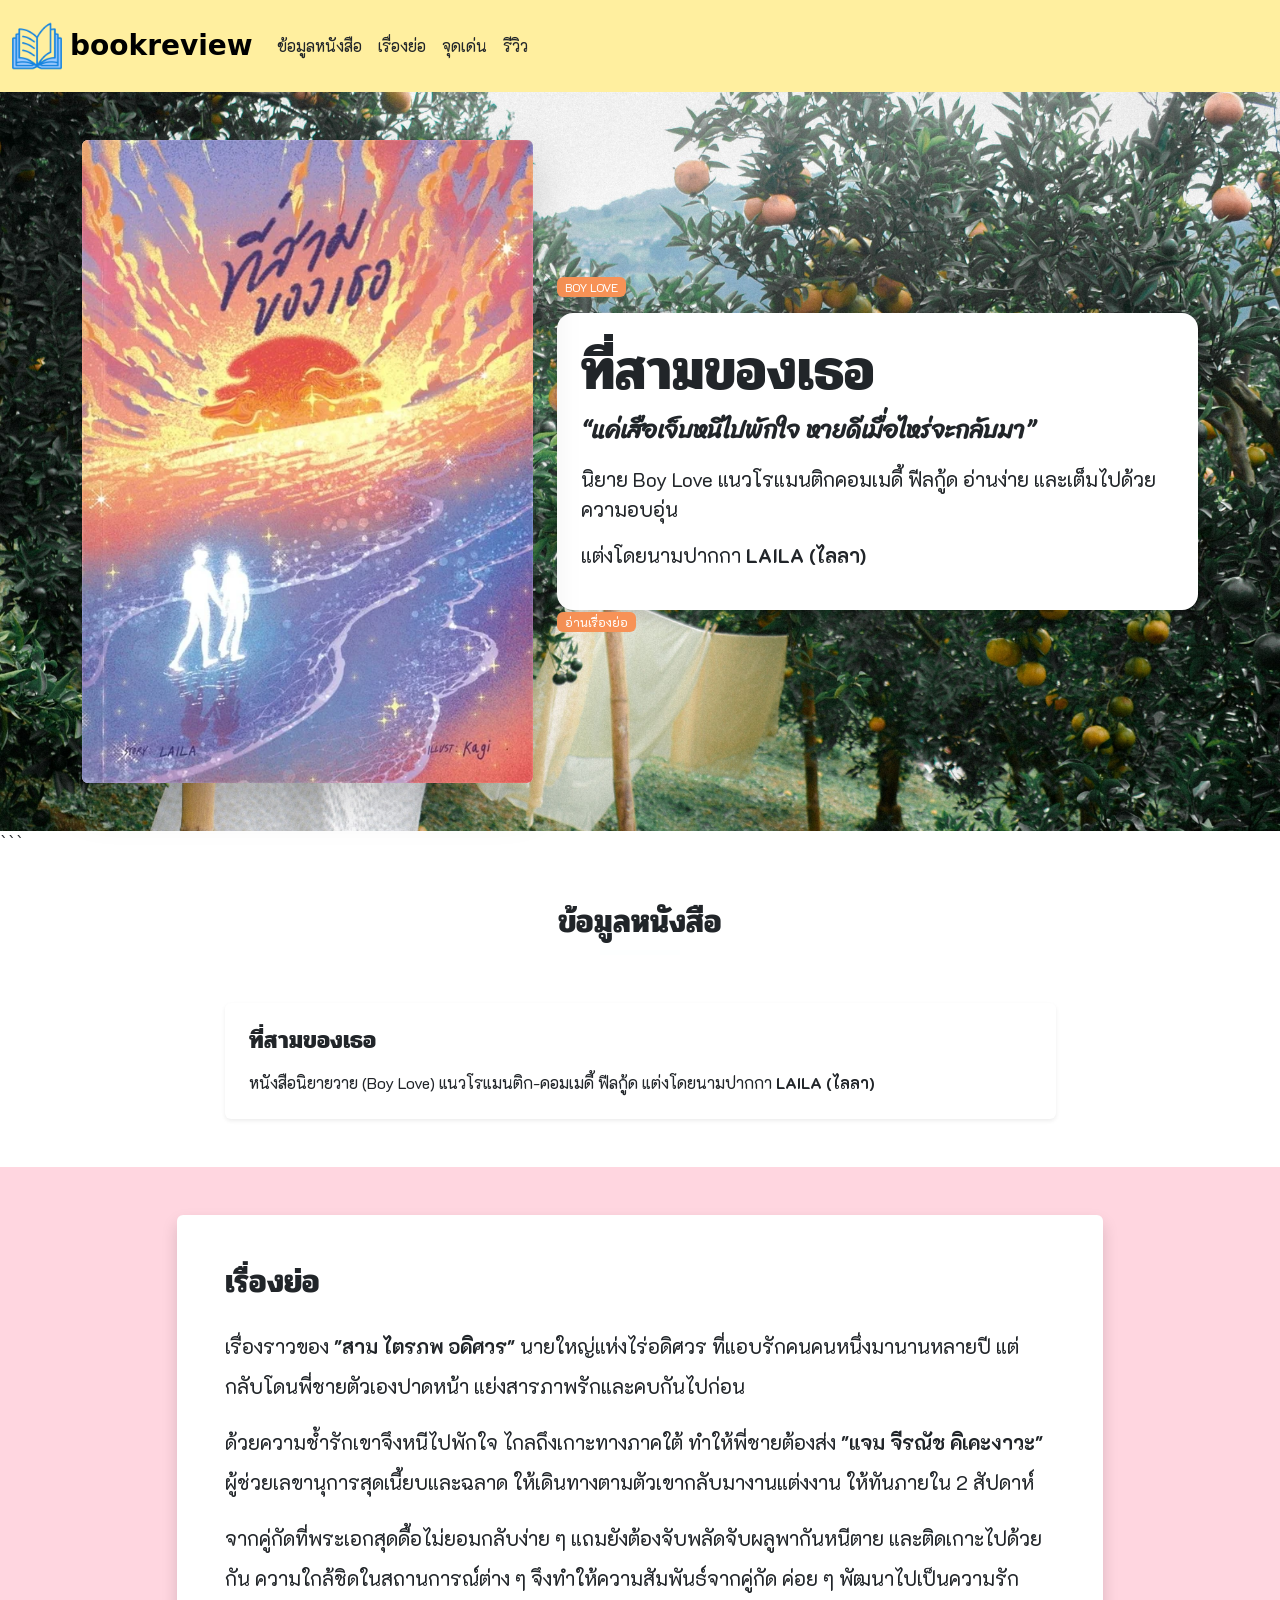
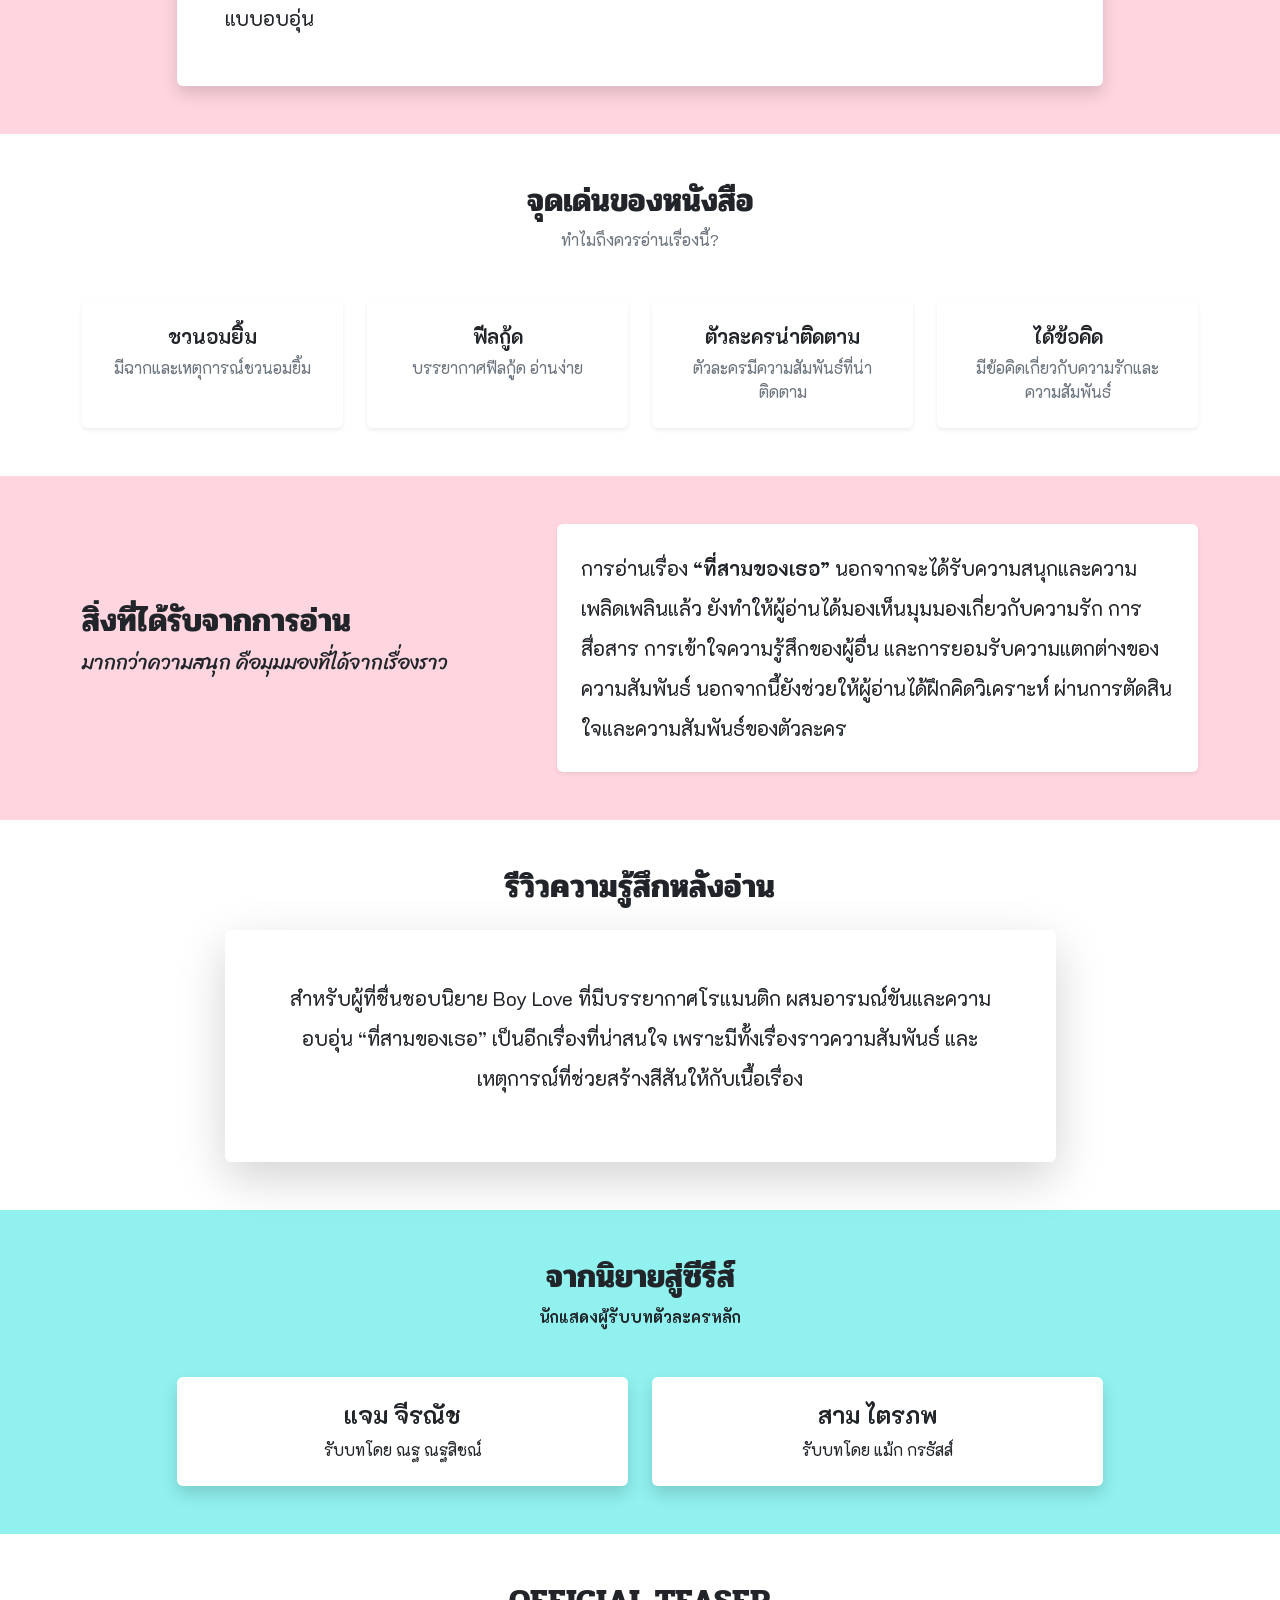
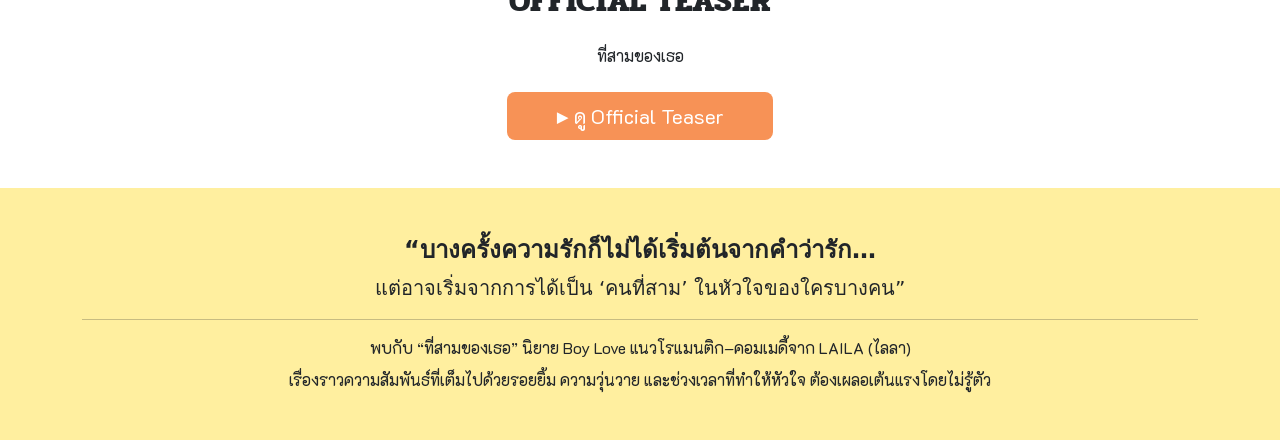
==== index.html @ a356c635 "version1" ====
<!DOCTYPE html>
<html lang="th">

<head>
    <meta charset="UTF-8">
    <meta name="viewport" content="width=device-width, initial-scale=1">

    <!-- Google Fonts -->
    <link rel="preconnect" href="https://fonts.googleapis.com">
    <link rel="preconnect" href="https://fonts.gstatic.com" crossorigin>
    <link href="https://fonts.googleapis.com/css2?family=K2D&family=Pridi&family=Sriracha&display=swap"
        rel="stylesheet">

    <title>ที่สามของเธอ | แนะนำหนังสือ</title>

    <!-- Bootstrap -->
    <link href="https://cdn.jsdelivr.net/npm/bootstrap@5.3.3/dist/css/bootstrap.min.css" rel="stylesheet">

    <head>
        <link rel="stylesheet" href="style.css">
    </head>

<body>

    <!-- ================= NAVBAR ================= -->
    <nav class="navbar navbar-expand-lg" style="background-color:#ffef9f;">

        <header>
            <div class="container">
                <nav class="navbar navbar-expand-lg">
                    <a class="navbar-brand d-flex align-items-center" href="#">
                        <img src="images/book icon.png" class="img-fluid me-2" width="50">
                        <span class="fw-bold fs-3">bookreview</span>
                    </a>

                    <button class="navbar-toggler" type="button" data-bs-toggle="collapse" data-bs-target="#navbarMenu">
                        <span class="navbar-toggler-icon"></span>
                    </button>

                    <div class="collapse navbar-collapse" id="navbarMenu">

                        <ul class="navbar-nav ms-auto">

                            <li class="nav-item">
                                <a class="nav-link text-dark k2d-regular" href="#about">
                                    ข้อมูลหนังสือ
                                </a>
                            </li>

                            <li class="nav-item">
                                <a class="nav-link text-dark k2d-regular" href="#story">
                                    เรื่องย่อ
                                </a>
                            </li>

                            <li class="nav-item ">
                                <a class="nav-link text-dark k2d-regular" href="#highlight">
                                    จุดเด่น
                                </a>
                            </li>

                            <li class="nav-item">
                                <a class="nav-link text-dark k2d-regular" href="#review">
                                    รีวิว
                                </a>
                            </li>

                        </ul>

                    </div>
            </div>
    </nav>


    <!-- ================= HERO ================= -->
    <section class="py-5" style="
        background-image: url('images/or.jpg');
        background-size: cover;
        background-position: center;
        background-repeat: no-repeat;
    ">

        <div class="container">

            <div class="row align-items-center g-4">

                <!-- รูปหนังสือ -->
                <div class="col-lg-5 text-center">

                    <div class="card border-0 shadow-lg">

                        <img src="images/book.webp" class="img-fluid rounded" alt="ปกหนังสือ ที่สามของเธอ"
                            data-aos="zoom-in-down">

                    </div>

                </div>


                <!-- ข้อมูลหลัก -->
                <div class="col-lg-7">

                    <span class="badge mb-3 k2d-regular" style="background-color:#f79256;">

                        BOY LOVE

                    </span>

                    <div class="bg-white rounded-4 shadow p-4">

                        <h1 class="display-4 fw-bold pridi-regular">

                            ที่สามของเธอ

                        </h1>


                        <p class="fs-4 fw-bold sriracha-regular">

                            “แค่เสือเจ็บหนีไปพักใจ หายดีเมื่อไหร่จะกลับมา”

                        </p>


                        <p class="lead k2d-regular">

                            นิยาย Boy Love แนวโรแมนติกคอมเมดี้
                            ฟีลกู้ด อ่านง่าย และเต็มไปด้วยความอบอุ่น

                        </p>


                        <p class="lead k2d-regular">

                            แต่งโดยนามปากกา
                            <strong>LAILA (ไลลา)</strong>

                        </p>

                    </div>
                    <bg>
                    <span class="badge mb-3 k2d-regular" style="background-color:#f79256;">

                        อ่านเรื่องย่อ

                    </span>
                    </bg>
                </div>

            </div>

        </div>

    </section>
    ```



    <!-- ================= ABOUT ================= -->
    <section id="about" class="py-5">

        <div class="container">

            <div class="text-center mb-5">

                <h2 class="fw-bold pridi-regular">
                    ข้อมูลหนังสือ
                </h2>

                <div class="mx-auto" style="width:80px;height:5px;background-color:#fdffff;">
                </div>

            </div>


            <div class="row justify-content-center">

                <div class="col-lg-9">

                    <div class="card border-0 shadow-sm">

                        <div class="card-body p-4">

                            <h4 class="fw-bold mb-3 pridi-regular">
                                ที่สามของเธอ
                            </h4>

                            <p class="mb-0 k2d-regular">
                                หนังสือนิยายวาย (Boy Love)
                                แนวโรแมนติก-คอมเมดี้ ฟีลกู้ด
                                แต่งโดยนามปากกา
                                <strong>LAILA (ไลลา)</strong>
                            </p>

                        </div>

                    </div>

                </div>

            </div>

        </div>

    </section>


    <!-- ================= STORY ================= -->
    <section id="story" class="py-5" style="background-color:#ffd6e0;">

        <div class="container">

            <div class="row justify-content-center">

                <div class="col-lg-10">

                    <div class="card border-0 shadow">

                        <div class="card-body p-4 p-lg-5">

                            <h2 class="fw-bold mb-4 pridi-regular">
                                เรื่องย่อ
                            </h2>

                            <p class="fs-5 lh-lg k2d-regular">

                                เรื่องราวของ
                                <strong>"สาม ไตรภพ อดิศวร"</strong>
                                นายใหญ่แห่งไร่อดิศวร
                                ที่แอบรักคนคนหนึ่งมานานหลายปี
                                แต่กลับโดนพี่ชายตัวเองปาดหน้า
                                แย่งสารภาพรักและคบกันไปก่อน

                            </p>

                            <p class="fs-5 lh-lg k2d-regular">

                                ด้วยความช้ำรักเขาจึงหนีไปพักใจ
                                ไกลถึงเกาะทางภาคใต้
                                ทำให้พี่ชายต้องส่ง
                                <strong>
                                    "แจม จีรณัช คิเคะงาวะ"
                                </strong>
                                ผู้ช่วยเลขานุการสุดเนี้ยบและฉลาด
                                ให้เดินทางตามตัวเขากลับมางานแต่งงาน
                                ให้ทันภายใน 2 สัปดาห์

                            </p>

                            <p class="fs-5 lh-lg mb-0 k2d-regular">

                                จากคู่กัดที่พระเอกสุดดื้อไม่ยอมกลับง่าย ๆ
                                แถมยังต้องจับพลัดจับผลูพากันหนีตาย
                                และติดเกาะไปด้วยกัน
                                ความใกล้ชิดในสถานการณ์ต่าง ๆ
                                จึงทำให้ความสัมพันธ์จากคู่กัด
                                ค่อย ๆ พัฒนาไปเป็นความรักแบบอบอุ่น

                            </p>

                        </div>

                    </div>

                </div>

            </div>

        </div>

    </section>


    <!-- ================= HIGHLIGHT ================= -->
    <section id="highlight" class="py-5">

        <div class="container">

            <div class="text-center mb-5">

                <h2 class="fw-bold pridi-regular">
                    จุดเด่นของหนังสือ
                </h2>

                <p class="text-secondary k2d-regular">
                    ทำไมถึงควรอ่านเรื่องนี้?
                </p>

            </div>


            <div class="row g-4">

                <!-- Card 1 -->
                <div class="col-md-6 col-lg-3">

                    <div class="card h-100 border-0 shadow-sm text-center">

                        <div class="card-body p-4">



                            <h5 class="fw-bold k2d-regular">
                                ชวนอมยิ้ม
                            </h5>

                            <p class="text-secondary mb-0 k2d-regular">
                                มีฉากและเหตุการณ์ชวนอมยิ้ม
                            </p>

                        </div>

                    </div>

                </div>


                <!-- Card 2 -->
                <div class="col-md-6 col-lg-3">

                    <div class="card h-100 border-0 shadow-sm text-center">

                        <div class="card-body p-4">



                            <h5 class="fw-bold k2d-regular">
                                ฟีลกู้ด
                            </h5>

                            <p class="text-secondary mb-0 k2d-regular">
                                บรรยากาศฟีลกู้ด อ่านง่าย
                            </p>

                        </div>

                    </div>

                </div>


                <!-- Card 3 -->
                <div class="col-md-6 col-lg-3">

                    <div class="card h-100 border-0 shadow-sm text-center">

                        <div class="card-body p-4">



                            <h5 class="fw-bold k2d-regular">
                                ตัวละครน่าติดตาม
                            </h5>

                            <p class="text-secondary mb-0 k2d-regular">
                                ตัวละครมีความสัมพันธ์ที่น่าติดตาม
                            </p>

                        </div>

                    </div>

                </div>


                <!-- Card 4 -->
                <div class="col-md-6 col-lg-3">

                    <div class="card h-100 border-0 shadow-sm text-center">

                        <div class="card-body p-4">



                            <h5 class="fw-bold k2d-regular">
                                ได้ข้อคิด
                            </h5>

                            <p class="text-secondary mb-0 k2d-regular">
                                มีข้อคิดเกี่ยวกับความรักและความสัมพันธ์
                            </p>

                        </div>

                    </div>

                </div>

            </div>

        </div>

    </section>


    <!-- ================= WHAT YOU GET ================= -->
    <section class="py-5" style="background-color:#ffd6e0;">

        <div class="container">

            <div class="row align-items-center g-4">

                <div class="col-lg-5">

                    <h2 class="fw-bold pridi-regular">
                        สิ่งที่ได้รับจากการอ่าน
                    </h2>

                    <p class="lead sriracha-regular">
                        มากกว่าความสนุก คือมุมมองที่ได้จากเรื่องราว
                    </p>

                </div>


                <div class="col-lg-7">

                    <div class="card border-0 shadow-sm">

                        <div class="card-body p-4">

                            <p class="fs-5 lh-lg mb-0 k2d-regular">

                                การอ่านเรื่อง
                                <strong>“ที่สามของเธอ”</strong>
                                นอกจากจะได้รับความสนุกและความเพลิดเพลินแล้ว
                                ยังทำให้ผู้อ่านได้มองเห็นมุมมองเกี่ยวกับความรัก
                                การสื่อสาร การเข้าใจความรู้สึกของผู้อื่น
                                และการยอมรับความแตกต่างของความสัมพันธ์
                                นอกจากนี้ยังช่วยให้ผู้อ่านได้ฝึกคิดวิเคราะห์
                                ผ่านการตัดสินใจและความสัมพันธ์ของตัวละคร

                            </p>

                        </div>

                    </div>

                </div>

            </div>

        </div>

    </section>


    <!-- ================= REVIEW ================= -->
    <section id="review" class="py-5">

        <div class="container">

            <div class="row justify-content-center">

                <div class="col-lg-9">

                    <div class="text-center mb-4">

                        <h2 class="fw-bold pridi-regular">
                            รีวิวความรู้สึกหลังอ่าน
                        </h2>

                    </div>


                    <div class="card border-0 shadow-lg">

                        <div class="card-body p-4 p-lg-5 text-center">


                            <p class="fs-5 lh-lg k2d-regular">

                                สำหรับผู้ที่ชื่นชอบนิยาย Boy Love
                                ที่มีบรรยากาศโรแมนติก
                                ผสมอารมณ์ขันและความอบอุ่น
                                “ที่สามของเธอ” เป็นอีกเรื่องที่น่าสนใจ
                                เพราะมีทั้งเรื่องราวความสัมพันธ์
                                และเหตุการณ์ที่ช่วยสร้างสีสันให้กับเนื้อเรื่อง

                            </p>

                        </div>

                    </div>

                </div>

            </div>

        </div>

    </section>


    <!-- ================= SERIES ================= -->
    <section class="py-5" style="background-color:#90f1ef;">

        <div class="container">

            <div class="text-center text-dark mb-5">

                <h2 class="fw-bold pridi-regular">
                    จากนิยายสู่ซีรีส์
                </h2>

                <p class="fw-bold k2d-regular">
                    นักแสดงผู้รับบทตัวละครหลัก
                </p>

            </div>


            <div class="row g-4 justify-content-center">

                <div class="col-md-5">

                    <div class="card border-0 shadow h-100">

                        <div class="card-body text-center p-4">



                            <h4 class="fw-bold k2d-regular">
                                แจม จีรณัช
                            </h4>

                            <p class="mb-0 k2d-regular">
                                รับบทโดย ณฐ ณฐสิชณ์
                            </p>

                        </div>

                    </div>

                </div>


                <div class="col-md-5">

                    <div class="card border-0 shadow h-100">

                        <div class="card-body text-center p-4">



                            <h4 class="fw-bold k2d-regular">
                                สาม ไตรภพ
                            </h4>

                            <p class="mb-0 k2d-regular">
                                รับบทโดย แม้ก กรธัสส์
                            </p>

                        </div>

                    </div>

                </div>

            </div>

        </div>

    </section>


    <!-- ================= TEASER ================= -->
    <section class="py-5">

        <div class="container text-center">

            <h2 class="fw-bold mb-4 pridi-regular">
                OFFICIAL TEASER
            </h2>

            <p class="mb-4 k2d-regular">
                ที่สามของเธอ
            </p>

            <a href="https://youtu.be/GO4a4PWVSfg" target="_blank" class="btn btn-lg text-white px-5 k2d-regular"
                style="background-color:#f79256;">

                ▶ ดู Official Teaser

            </a>

        </div>

    </section>


    <!-- ================= FOOTER ================= -->
    <footer class="py-5" style="background-color:#ffef9f;">

        <div class="container text-center">

            <h4 class="fw-bold">
                “บางครั้งความรักก็ไม่ได้เริ่มต้นจากคำว่ารัก…
            </h4>

            <p class="fs-5">
                แต่อาจเริ่มจากการได้เป็น ‘คนที่สาม’
                ในหัวใจของใครบางคน”
            </p>

            <hr>

            <p class="mb-2 k2d-regular">
                พบกับ “ที่สามของเธอ” นิยาย Boy Love
                แนวโรแมนติก–คอมเมดี้จาก LAILA (ไลลา)
            </p>

            <p class="mb-0 k2d-regular">
                เรื่องราวความสัมพันธ์ที่เต็มไปด้วยรอยยิ้ม
                ความวุ่นวาย และช่วงเวลาที่ทำให้หัวใจ
                ต้องเผลอเต้นแรงโดยไม่รู้ตัว
            </p>

        </div>

    </footer>

    <!-- Bootstrap JavaScript -->
    <script src="https://cdn.jsdelivr.net/npm/bootstrap@5.3.3/dist/js/bootstrap.bundle.min.js"></script>
    <script src="https://unpkg.com/aos@2.3.1/dist/aos.js"></script>
    <script>
        AOS.init();
    </script>

</body>

</html>
---- style.css ----
.pridi-regular {
  font-family: "Pridi", serif;
  font-weight: 400;
  font-style: normal;
}

.sriracha-regular {
  font-family: "Sriracha", cursive;
  font-weight: 400;
  font-style: normal;
}

.k2d-regular {
  font-family: "K2D", sans-serif;
  font-weight: 400;
  font-style: normal;
}
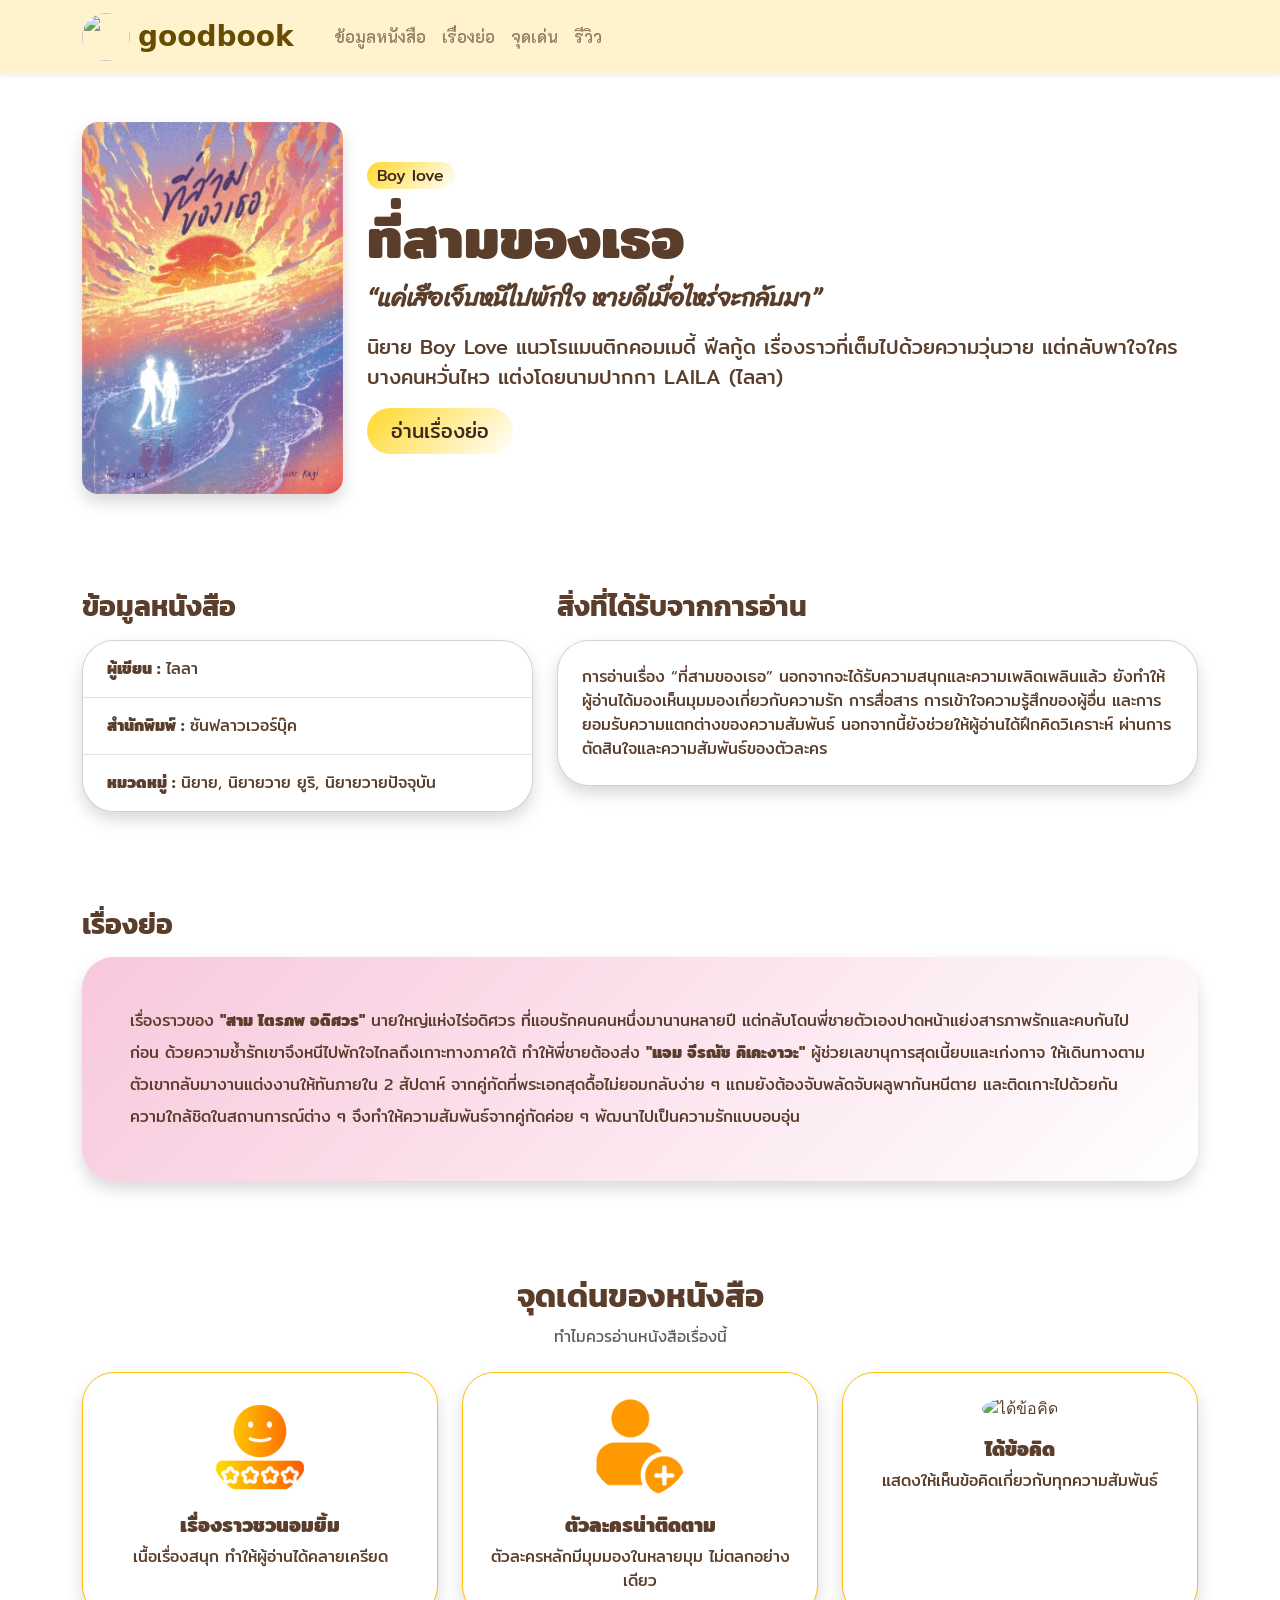
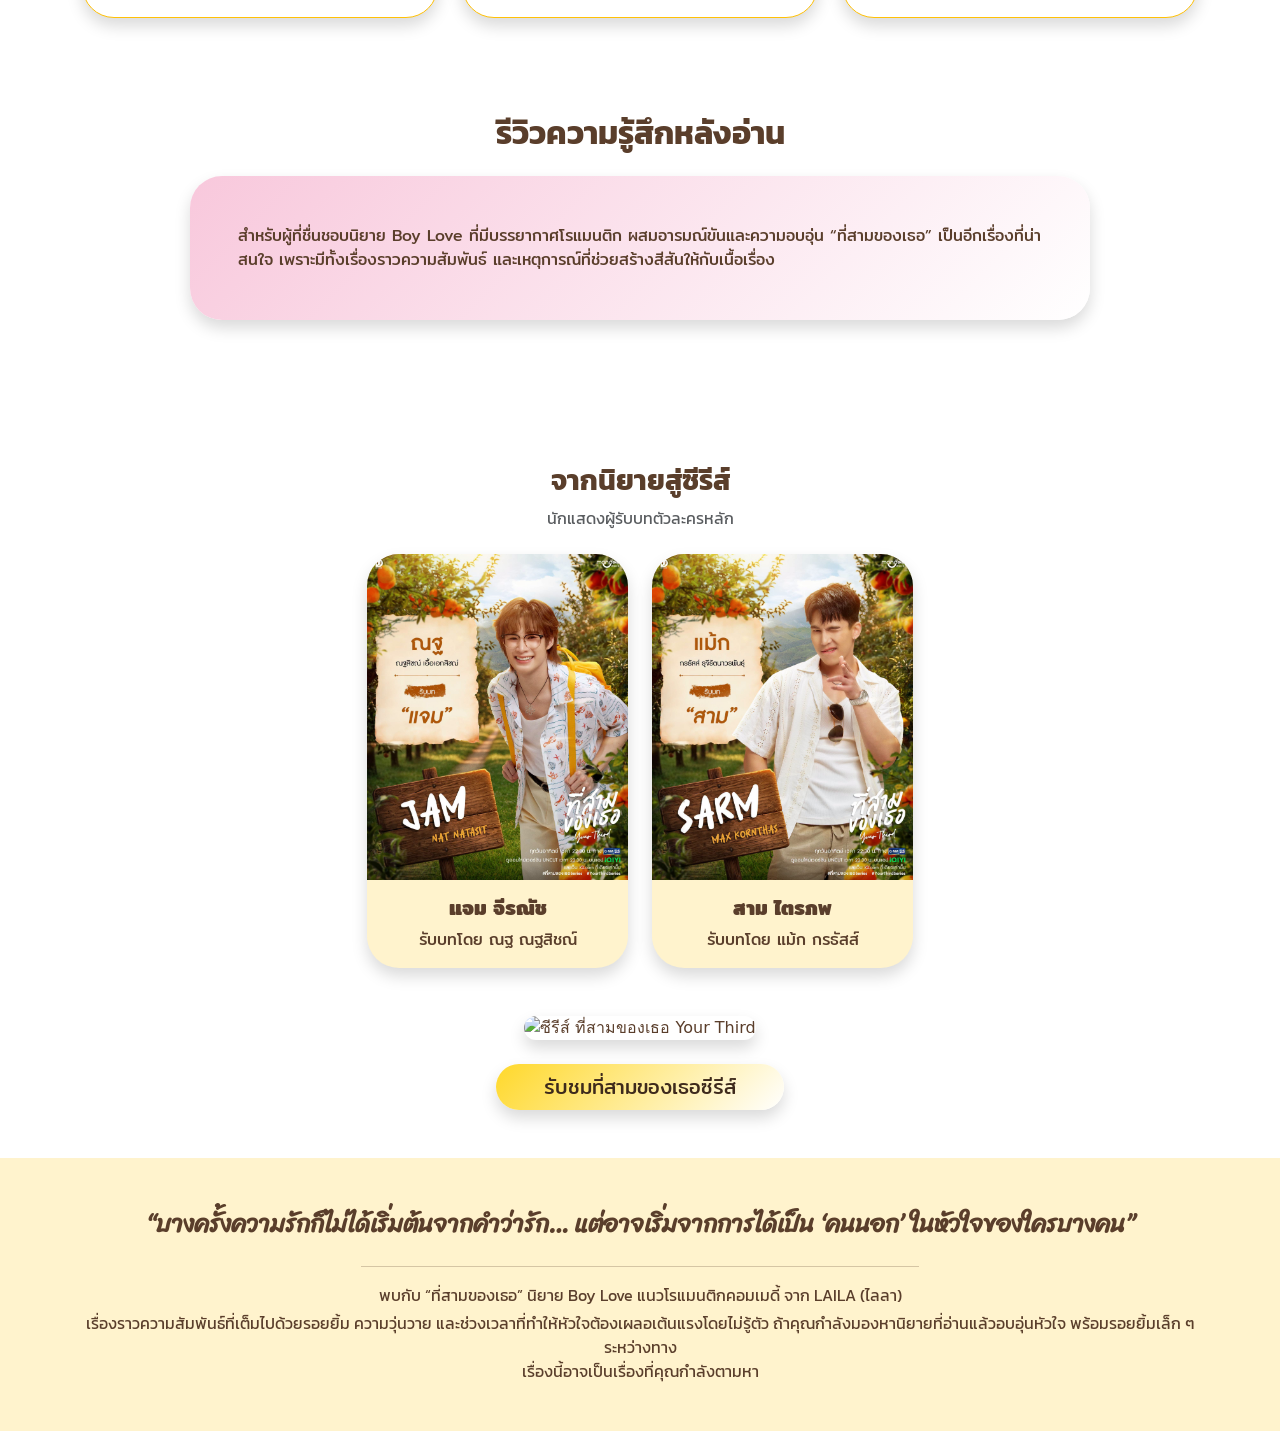
==== commit be2a74e5: "goodbook2" ====
--- a/index.html
+++ b/index.html
@@ -2,631 +2,354 @@
 <html lang="th">
 
 <head>
-    <meta charset="UTF-8">
-    <meta name="viewport" content="width=device-width, initial-scale=1">
-
-    <!-- Google Fonts -->
-    <link rel="preconnect" href="https://fonts.googleapis.com">
-    <link rel="preconnect" href="https://fonts.gstatic.com" crossorigin>
-    <link href="https://fonts.googleapis.com/css2?family=K2D&family=Pridi&family=Sriracha&display=swap"
-        rel="stylesheet">
-
-    <title>ที่สามของเธอ | แนะนำหนังสือ</title>
-
-    <!-- Bootstrap -->
-    <link href="https://cdn.jsdelivr.net/npm/bootstrap@5.3.3/dist/css/bootstrap.min.css" rel="stylesheet">
-
-    <head>
-        <link rel="stylesheet" href="style.css">
-    </head>
-
-<body>
-
-    <!-- ================= NAVBAR ================= -->
-    <nav class="navbar navbar-expand-lg" style="background-color:#ffef9f;">
-
-        <header>
-            <div class="container">
-                <nav class="navbar navbar-expand-lg">
-                    <a class="navbar-brand d-flex align-items-center" href="#">
-                        <img src="images/book icon.png" class="img-fluid me-2" width="50">
-                        <span class="fw-bold fs-3">bookreview</span>
-                    </a>
-
-                    <button class="navbar-toggler" type="button" data-bs-toggle="collapse" data-bs-target="#navbarMenu">
-                        <span class="navbar-toggler-icon"></span>
-                    </button>
-
-                    <div class="collapse navbar-collapse" id="navbarMenu">
-
-                        <ul class="navbar-nav ms-auto">
-
-                            <li class="nav-item">
-                                <a class="nav-link text-dark k2d-regular" href="#about">
-                                    ข้อมูลหนังสือ
-                                </a>
-                            </li>
-
-                            <li class="nav-item">
-                                <a class="nav-link text-dark k2d-regular" href="#story">
-                                    เรื่องย่อ
-                                </a>
-                            </li>
-
-                            <li class="nav-item ">
-                                <a class="nav-link text-dark k2d-regular" href="#highlight">
-                                    จุดเด่น
-                                </a>
-                            </li>
-
-                            <li class="nav-item">
-                                <a class="nav-link text-dark k2d-regular" href="#review">
-                                    รีวิว
-                                </a>
-                            </li>
-
-                        </ul>
-
-                    </div>
-            </div>
-    </nav>
-
-
-    <!-- ================= HERO ================= -->
-    <section class="py-5" style="
-        background-image: url('images/or.jpg');
+  <meta charset="UTF-8">
+  <meta name="viewport" content="width=device-width, initial-scale=1">
+  <title>goodbook | ที่สามของเธอ</title>
+  <link href="https://cdn.jsdelivr.net/npm/bootstrap@5.3.3/dist/css/bootstrap.min.css" rel="stylesheet">
+  <link rel="preconnect" href="https://fonts.googleapis.com">
+  <link rel="preconnect" href="https://fonts.gstatic.com" crossorigin>
+  <link href="https://fonts.googleapis.com/css2?family=K2D&family=Kanit&family=Mitr&family=Sriracha&display=swap"
+    rel="stylesheet">
+  <link href="https://unpkg.com/aos@2.3.1/dist/aos.css" rel="stylesheet">
+  <link rel="stylesheet" href="style.css">
+</head>
+
+<body class="bg-body">
+
+  <body class="bg-body"
+    style="--bs-body-color: #5a3e2b; --bs-body-color-rgb: 90, 62, 43; --bs-emphasis-color: #5a3e2b; --bs-emphasis-color-rgb: 90, 62, 43; --bs-link-color: #5a3e2b; --bs-link-hover-color: #3e2a1c;">
+  </body>
+
+  <!-- Navbar -->
+  <nav class="navbar navbar-expand-md sticky-top bg-warning-subtle shadow-sm">
+    <div class="container">
+      <a class="navbar-brand d-flex align-items-center fw-bold fs-3 text-warning-emphasis" href="#top">
+        <img src="images/shore.png" width="48" height="48" class="rounded-circle me-2">
+        goodbook
+      </a>
+      <button class="navbar-toggler" type="button" data-bs-toggle="collapse" data-bs-target="#nav" aria-controls="nav"
+        aria-expanded="false" aria-label="เปิดเมนู">
+        <span class="navbar-toggler-icon"></span>
+      </button>
+      <div class="collapse navbar-collapse" id="nav">
+        <ul class="navbar-nav ms-md-3 fw-semibold k2d-regular">
+          <li class="nav-item"><a class="nav-link" href="#info">ข้อมูลหนังสือ</a></li>
+          <li class="nav-item"><a class="nav-link" href="#synopsis">เรื่องย่อ</a></li>
+          <li class="nav-item"><a class="nav-link" href="#highlights">จุดเด่น</a></li>
+          <li class="nav-item"><a class="nav-link" href="#review">รีวิว</a></li>
+        </ul>
+      </div>
+    </div>
+  </nav>
+
+  <!-- Hero -->
+
+  <header id="top" class="py-5" style="
+        background-image: url('images/bg1.jpg');
         background-size: cover;
         background-position: center;
         background-repeat: no-repeat;
     ">
 
-        <div class="container">
-
-            <div class="row align-items-center g-4">
-
-                <!-- รูปหนังสือ -->
-                <div class="col-lg-5 text-center">
-
-                    <div class="card border-0 shadow-lg">
-
-                        <img src="images/book.webp" class="img-fluid rounded" alt="ปกหนังสือ ที่สามของเธอ"
-                            data-aos="zoom-in-down">
-
-                    </div>
-
-                </div>
-
-
-                <!-- ข้อมูลหลัก -->
-                <div class="col-lg-7">
-
-                    <span class="badge mb-3 k2d-regular" style="background-color:#f79256;">
-
-                        BOY LOVE
-
-                    </span>
-
-                    <div class="bg-white rounded-4 shadow p-4">
-
-                        <h1 class="display-4 fw-bold pridi-regular">
-
-                            ที่สามของเธอ
-
-                        </h1>
-
-
-                        <p class="fs-4 fw-bold sriracha-regular">
-
-                            “แค่เสือเจ็บหนีไปพักใจ หายดีเมื่อไหร่จะกลับมา”
-
-                        </p>
-
-
-                        <p class="lead k2d-regular">
-
-                            นิยาย Boy Love แนวโรแมนติกคอมเมดี้
-                            ฟีลกู้ด อ่านง่าย และเต็มไปด้วยความอบอุ่น
-
-                        </p>
-
-
-                        <p class="lead k2d-regular">
-
-                            แต่งโดยนามปากกา
-                            <strong>LAILA (ไลลา)</strong>
-
-                        </p>
-
-                    </div>
-                    <bg>
-                    <span class="badge mb-3 k2d-regular" style="background-color:#f79256;">
-
-                        อ่านเรื่องย่อ
-
-                    </span>
-                    </bg>
-                </div>
-
-            </div>
-
-        </div>
-
-    </section>
-    ```
-
-
-
-    <!-- ================= ABOUT ================= -->
-    <section id="about" class="py-5">
-
-        <div class="container">
-
-            <div class="text-center mb-5">
-
-                <h2 class="fw-bold pridi-regular">
-                    ข้อมูลหนังสือ
-                </h2>
-
-                <div class="mx-auto" style="width:80px;height:5px;background-color:#fdffff;">
-                </div>
-
-            </div>
-
-
-            <div class="row justify-content-center">
-
-                <div class="col-lg-9">
-
-                    <div class="card border-0 shadow-sm">
-
-                        <div class="card-body p-4">
-
-                            <h4 class="fw-bold mb-3 pridi-regular">
-                                ที่สามของเธอ
-                            </h4>
-
-                            <p class="mb-0 k2d-regular">
-                                หนังสือนิยายวาย (Boy Love)
-                                แนวโรแมนติก-คอมเมดี้ ฟีลกู้ด
-                                แต่งโดยนามปากกา
-                                <strong>LAILA (ไลลา)</strong>
-                            </p>
-
-                        </div>
-
-                    </div>
-
-                </div>
-
-            </div>
-
-        </div>
-
-    </section>
-
-
-    <!-- ================= STORY ================= -->
-    <section id="story" class="py-5" style="background-color:#ffd6e0;">
-
-        <div class="container">
-
-            <div class="row justify-content-center">
-
-                <div class="col-lg-10">
-
-                    <div class="card border-0 shadow">
-
-                        <div class="card-body p-4 p-lg-5">
-
-                            <h2 class="fw-bold mb-4 pridi-regular">
-                                เรื่องย่อ
-                            </h2>
-
-                            <p class="fs-5 lh-lg k2d-regular">
-
-                                เรื่องราวของ
-                                <strong>"สาม ไตรภพ อดิศวร"</strong>
-                                นายใหญ่แห่งไร่อดิศวร
-                                ที่แอบรักคนคนหนึ่งมานานหลายปี
-                                แต่กลับโดนพี่ชายตัวเองปาดหน้า
-                                แย่งสารภาพรักและคบกันไปก่อน
-
-                            </p>
-
-                            <p class="fs-5 lh-lg k2d-regular">
-
-                                ด้วยความช้ำรักเขาจึงหนีไปพักใจ
-                                ไกลถึงเกาะทางภาคใต้
-                                ทำให้พี่ชายต้องส่ง
-                                <strong>
-                                    "แจม จีรณัช คิเคะงาวะ"
-                                </strong>
-                                ผู้ช่วยเลขานุการสุดเนี้ยบและฉลาด
-                                ให้เดินทางตามตัวเขากลับมางานแต่งงาน
-                                ให้ทันภายใน 2 สัปดาห์
-
-                            </p>
-
-                            <p class="fs-5 lh-lg mb-0 k2d-regular">
-
-                                จากคู่กัดที่พระเอกสุดดื้อไม่ยอมกลับง่าย ๆ
-                                แถมยังต้องจับพลัดจับผลูพากันหนีตาย
-                                และติดเกาะไปด้วยกัน
-                                ความใกล้ชิดในสถานการณ์ต่าง ๆ
-                                จึงทำให้ความสัมพันธ์จากคู่กัด
-                                ค่อย ๆ พัฒนาไปเป็นความรักแบบอบอุ่น
-
-                            </p>
-
-                        </div>
-
-                    </div>
-
-                </div>
-
-            </div>
-
-        </div>
-
-    </section>
-
-
-    <!-- ================= HIGHLIGHT ================= -->
-    <section id="highlight" class="py-5">
-
-        <div class="container">
-
-            <div class="text-center mb-5">
-
-                <h2 class="fw-bold pridi-regular">
-                    จุดเด่นของหนังสือ
-                </h2>
-
-                <p class="text-secondary k2d-regular">
-                    ทำไมถึงควรอ่านเรื่องนี้?
-                </p>
-
-            </div>
-
-
-            <div class="row g-4">
-
-                <!-- Card 1 -->
-                <div class="col-md-6 col-lg-3">
-
-                    <div class="card h-100 border-0 shadow-sm text-center">
-
-                        <div class="card-body p-4">
-
-
-
-                            <h5 class="fw-bold k2d-regular">
-                                ชวนอมยิ้ม
-                            </h5>
-
-                            <p class="text-secondary mb-0 k2d-regular">
-                                มีฉากและเหตุการณ์ชวนอมยิ้ม
-                            </p>
-
-                        </div>
-
-                    </div>
-
-                </div>
-
-
-                <!-- Card 2 -->
-                <div class="col-md-6 col-lg-3">
-
-                    <div class="card h-100 border-0 shadow-sm text-center">
-
-                        <div class="card-body p-4">
-
-
-
-                            <h5 class="fw-bold k2d-regular">
-                                ฟีลกู้ด
-                            </h5>
-
-                            <p class="text-secondary mb-0 k2d-regular">
-                                บรรยากาศฟีลกู้ด อ่านง่าย
-                            </p>
-
-                        </div>
-
-                    </div>
-
-                </div>
-
-
-                <!-- Card 3 -->
-                <div class="col-md-6 col-lg-3">
-
-                    <div class="card h-100 border-0 shadow-sm text-center">
-
-                        <div class="card-body p-4">
-
-
-
-                            <h5 class="fw-bold k2d-regular">
-                                ตัวละครน่าติดตาม
-                            </h5>
-
-                            <p class="text-secondary mb-0 k2d-regular">
-                                ตัวละครมีความสัมพันธ์ที่น่าติดตาม
-                            </p>
-
-                        </div>
-
-                    </div>
-
-                </div>
-
-
-                <!-- Card 4 -->
-                <div class="col-md-6 col-lg-3">
-
-                    <div class="card h-100 border-0 shadow-sm text-center">
-
-                        <div class="card-body p-4">
-
-
-
-                            <h5 class="fw-bold k2d-regular">
-                                ได้ข้อคิด
-                            </h5>
-
-                            <p class="text-secondary mb-0 k2d-regular">
-                                มีข้อคิดเกี่ยวกับความรักและความสัมพันธ์
-                            </p>
-
-                        </div>
-
-                    </div>
-
-                </div>
-
-            </div>
-
-        </div>
-
-    </section>
-
-
-    <!-- ================= WHAT YOU GET ================= -->
-    <section class="py-5" style="background-color:#ffd6e0;">
-
-        <div class="container">
-
-            <div class="row align-items-center g-4">
-
-                <div class="col-lg-5">
-
-                    <h2 class="fw-bold pridi-regular">
-                        สิ่งที่ได้รับจากการอ่าน
-                    </h2>
-
-                    <p class="lead sriracha-regular">
-                        มากกว่าความสนุก คือมุมมองที่ได้จากเรื่องราว
-                    </p>
-
-                </div>
-
-
-                <div class="col-lg-7">
-
-                    <div class="card border-0 shadow-sm">
-
-                        <div class="card-body p-4">
-
-                            <p class="fs-5 lh-lg mb-0 k2d-regular">
-
-                                การอ่านเรื่อง
-                                <strong>“ที่สามของเธอ”</strong>
-                                นอกจากจะได้รับความสนุกและความเพลิดเพลินแล้ว
-                                ยังทำให้ผู้อ่านได้มองเห็นมุมมองเกี่ยวกับความรัก
-                                การสื่อสาร การเข้าใจความรู้สึกของผู้อื่น
-                                และการยอมรับความแตกต่างของความสัมพันธ์
-                                นอกจากนี้ยังช่วยให้ผู้อ่านได้ฝึกคิดวิเคราะห์
-                                ผ่านการตัดสินใจและความสัมพันธ์ของตัวละคร
-
-                            </p>
-
-                        </div>
-
-                    </div>
-
-                </div>
-
-            </div>
-
-        </div>
-
-    </section>
-
-
-    <!-- ================= REVIEW ================= -->
-    <section id="review" class="py-5">
-
-        <div class="container">
-
-            <div class="row justify-content-center">
-
-                <div class="col-lg-9">
-
-                    <div class="text-center mb-4">
-
-                        <h2 class="fw-bold pridi-regular">
-                            รีวิวความรู้สึกหลังอ่าน
-                        </h2>
-
-                    </div>
-
-
-                    <div class="card border-0 shadow-lg">
-
-                        <div class="card-body p-4 p-lg-5 text-center">
-
-
-                            <p class="fs-5 lh-lg k2d-regular">
-
-                                สำหรับผู้ที่ชื่นชอบนิยาย Boy Love
-                                ที่มีบรรยากาศโรแมนติก
-                                ผสมอารมณ์ขันและความอบอุ่น
-                                “ที่สามของเธอ” เป็นอีกเรื่องที่น่าสนใจ
-                                เพราะมีทั้งเรื่องราวความสัมพันธ์
-                                และเหตุการณ์ที่ช่วยสร้างสีสันให้กับเนื้อเรื่อง
-
-                            </p>
-
-                        </div>
-
-                    </div>
-
-                </div>
-
-            </div>
-
-        </div>
-
-    </section>
-
-
-    <!-- ================= SERIES ================= -->
-    <section class="py-5" style="background-color:#90f1ef;">
-
-        <div class="container">
-
-            <div class="text-center text-dark mb-5">
-
-                <h2 class="fw-bold pridi-regular">
-                    จากนิยายสู่ซีรีส์
-                </h2>
-
-                <p class="fw-bold k2d-regular">
-                    นักแสดงผู้รับบทตัวละครหลัก
-                </p>
-
-            </div>
-
-
-            <div class="row g-4 justify-content-center">
-
-                <div class="col-md-5">
-
-                    <div class="card border-0 shadow h-100">
-
-                        <div class="card-body text-center p-4">
-
-
-
-                            <h4 class="fw-bold k2d-regular">
-                                แจม จีรณัช
-                            </h4>
-
-                            <p class="mb-0 k2d-regular">
-                                รับบทโดย ณฐ ณฐสิชณ์
-                            </p>
-
-                        </div>
-
-                    </div>
-
-                </div>
-
-
-                <div class="col-md-5">
-
-                    <div class="card border-0 shadow h-100">
-
-                        <div class="card-body text-center p-4">
-
-
-
-                            <h4 class="fw-bold k2d-regular">
-                                สาม ไตรภพ
-                            </h4>
-
-                            <p class="mb-0 k2d-regular">
-                                รับบทโดย แม้ก กรธัสส์
-                            </p>
-
-                        </div>
-
-                    </div>
-
-                </div>
-
-            </div>
-
-        </div>
-
-    </section>
-
-
-    <!-- ================= TEASER ================= -->
-    <section class="py-5">
-
-        <div class="container text-center">
-
-            <h2 class="fw-bold mb-4 pridi-regular">
-                OFFICIAL TEASER
-            </h2>
-
-            <p class="mb-4 k2d-regular">
-                ที่สามของเธอ
-            </p>
-
-            <a href="https://youtu.be/GO4a4PWVSfg" target="_blank" class="btn btn-lg text-white px-5 k2d-regular"
-                style="background-color:#f79256;">
-
-                ▶ ดู Official Teaser
-
-            </a>
-
-        </div>
-
-    </section>
-
-
-    <!-- ================= FOOTER ================= -->
-    <footer class="py-5" style="background-color:#ffef9f;">
-
-        <div class="container text-center">
-
-            <h4 class="fw-bold">
-                “บางครั้งความรักก็ไม่ได้เริ่มต้นจากคำว่ารัก…
-            </h4>
-
-            <p class="fs-5">
-                แต่อาจเริ่มจากการได้เป็น ‘คนที่สาม’
-                ในหัวใจของใครบางคน”
-            </p>
-
-            <hr>
-
-            <p class="mb-2 k2d-regular">
-                พบกับ “ที่สามของเธอ” นิยาย Boy Love
-                แนวโรแมนติก–คอมเมดี้จาก LAILA (ไลลา)
-            </p>
-
-            <p class="mb-0 k2d-regular">
-                เรื่องราวความสัมพันธ์ที่เต็มไปด้วยรอยยิ้ม
-                ความวุ่นวาย และช่วงเวลาที่ทำให้หัวใจ
-                ต้องเผลอเต้นแรงโดยไม่รู้ตัว
-            </p>
-
-        </div>
-
-    </footer>
-
-    <!-- Bootstrap JavaScript -->
-    <script src="https://cdn.jsdelivr.net/npm/bootstrap@5.3.3/dist/js/bootstrap.bundle.min.js"></script>
-    <script src="https://unpkg.com/aos@2.3.1/dist/aos.js"></script>
-    <script>
-        AOS.init();
-    </script>
-
+    <div class="container">
+      <div class="row align-items-center g-4">
+
+        <!-- รูปปกหนังสือ -->
+
+        <div class="col-8 col-md-4 col-lg-3 mx-auto mx-md-0" data-aos="zoom-in-right" data-aos-duration="1000">
+
+          <img src="images/book.webp" class="img-fluid rounded-4 shadow" alt="ปกหนังสือ ที่สามของเธอ">
+
+        </div>
+
+        <!-- ข้อมูลหนังสือ -->
+        <div class="col-md-8 col-lg-9">
+
+
+          <span class="badge rounded-pill fs-6 mb-3 mitr-regular" style="background: linear-gradient(135deg, #ffd82a 0%, #FFFFFF 100%);
+         color: #3e2a1c;">
+            Boy love
+          </span>
+
+          <h1 class="display-4 fw-bold text-body-emphasis mitr-regular">
+            ที่สามของเธอ
+          </h1>
+
+          <p class="fs-4 fw-semibold text-body-emphasis sriracha-regular">
+            “แค่เสือเจ็บหนีไปพักใจ หายดีเมื่อไหร่จะกลับมา”
+          </p>
+
+          <p class="lead mitr-regular">
+            นิยาย Boy Love แนวโรแมนติกคอมเมดี้ ฟีลกู้ด
+            เรื่องราวที่เต็มไปด้วยความวุ่นวาย
+            แต่กลับพาใจใครบางคนหวั่นไหว
+            แต่งโดยนามปากกา LAILA (ไลลา)
+          </p>
+
+          <a href="#synopsis" class="btn btn-lg rounded-pill px-4 mitr-regular" style="background: linear-gradient(135deg, #ffd82a 0%, #FFFFFF 100%);
+         color: #3e2a1c;
+         border: none;">
+            อ่านเรื่องย่อ
+          </a>
+
+        </div>
+
+      </div>
+    </div>
+
+  </header>
+
+  <!-- Book info + benefits -->
+  <section id="info" class="py-5">
+    <div class="container">
+      <div class="row g-4">
+        <div class="col-lg-5">
+          <h2 class="h3 fw-bold mb-3 kanit-regular">ข้อมูลหนังสือ</h2>
+          <div class="card rounded-5 shadow">
+            <ul class="list-group list-group-flush rounded-5 mitr-regular">
+              <li class="list-group-item px-4 py-3"><strong>ผู้เขียน :</strong> ไลลา</li>
+              <li class="list-group-item px-4 py-3"><strong>สำนักพิมพ์ :</strong> ซันฟลาวเวอร์บุ๊ค</li>
+              <li class="list-group-item px-4 py-3"><strong>หมวดหมู่ :</strong> นิยาย, นิยายวาย ยูริ, นิยายวายปัจจุบัน
+              </li>
+            </ul>
+          </div>
+        </div>
+        <div class="col-lg-7">
+          <h2 class="h3 fw-bold mb-3 kanit-regular">สิ่งที่ได้รับจากการอ่าน</h2>
+          <div class="card rounded-5 shadow">
+            <div class="card-body p-4 mitr-regular">
+              การอ่านเรื่อง “ที่สามของเธอ” นอกจากจะได้รับความสนุกและความเพลิดเพลินแล้ว
+              ยังทำให้ผู้อ่านได้มองเห็นมุมมองเกี่ยวกับความรัก การสื่อสาร การเข้าใจความรู้สึกของผู้อื่น
+              และการยอมรับความแตกต่างของความสัมพันธ์ นอกจากนี้ยังช่วยให้ผู้อ่านได้ฝึกคิดวิเคราะห์
+              ผ่านการตัดสินใจและความสัมพันธ์ของตัวละคร
+            </div>
+          </div>
+        </div>
+      </div>
+    </div>
+  </section>
+
+  <!-- Synopsis -->
+  <section id="synopsis" class="py-5">
+    <div class="container">
+
+      <h2 class="h3 fw-bold mb-3 kanit-regular">
+        เรื่องย่อ
+      </h2>
+
+      <!-- กล่องข้อความสีชมพูไล่เฉดสีขาว -->
+      <div class="card border-0 rounded-5 shadow"
+        style="background: linear-gradient(135deg, #F8C8DC 0%, #FFFFFF 100%);">
+
+        <div class="card-body p-4 p-md-5">
+          <p class="mb-0 lh-lg mitr-regular">
+            เรื่องราวของ <strong>"สาม ไตรภพ อดิศวร"</strong>
+            นายใหญ่แห่งไร่อดิศวร ที่แอบรักคนคนหนึ่งมานานหลายปี
+            แต่กลับโดนพี่ชายตัวเองปาดหน้าแย่งสารภาพรักและคบกันไปก่อน
+            ด้วยความช้ำรักเขาจึงหนีไปพักใจไกลถึงเกาะทางภาคใต้
+            ทำให้พี่ชายต้องส่ง <strong>"แจม จีรณัช คิเคะงาวะ"</strong>
+            ผู้ช่วยเลขานุการสุดเนี้ยบและเก่งกาจ
+            ให้เดินทางตามตัวเขากลับมางานแต่งงานให้ทันภายใน 2 สัปดาห์
+            จากคู่กัดที่พระเอกสุดดื้อไม่ยอมกลับง่าย ๆ
+            แถมยังต้องจับพลัดจับผลูพากันหนีตาย และติดเกาะไปด้วยกัน
+            ความใกล้ชิดในสถานการณ์ต่าง ๆ
+            จึงทำให้ความสัมพันธ์จากคู่กัดค่อย ๆ พัฒนาไปเป็นความรักแบบอบอุ่น
+          </p>
+        </div>
+
+      </div>
+    </div>
+  </section>
+
+  <!-- Highlights -->
+
+  <!-- Highlights -->
+  <section id="highlights" class="py-5" style="background-image: url('images/bg2.jpg');
+         background-size: cover;
+         background-position: center;
+         background-repeat: no-repeat;">
+
+
+
+    <div class="container">
+      <div class="text-center mb-4">
+        <h2 class="fw-bold kanit-regular">จุดเด่นของหนังสือ</h2>
+        <p class="text-body-secondary kanit-regular">
+          ทำไมควรอ่านหนังสือเรื่องนี้
+        </p>
+      </div>
+
+      <div class="row g-4 justify-content-center">
+
+        <!-- จุดเด่นที่ 1 -->
+        <div class="col-md-4" data-aos="fade-left" data-aos-offset="200" data-aos-duration="800">
+
+          <div class="card h-100 text-center rounded-5 shadow border-warning">
+            <div class="card-body p-4">
+              <img src="images/smaile.png" alt="เรื่องราวชวนอมยิ้ม" width="100" height="100"
+                class="rounded-circle object-fit-cover mb-3">
+
+              <h3 class="h5 fw-bold mitr-regular">เรื่องราวชวนอมยิ้ม</h3>
+              <p class="mb-0 mitr-regular">
+                เนื้อเรื่องสนุก ทำให้ผู้อ่านได้คลายเครียด
+              </p>
+            </div>
+          </div>
+        </div>
+
+        <!-- จุดเด่นที่ 2 -->
+        <div class="col-md-4" data-aos="fade-left" data-aos-offset="200" data-aos-duration="800" data-aos-delay="150">
+
+          <div class="card h-100 text-center rounded-5 shadow border-warning">
+            <div class="card-body p-4">
+              <img src="images/add-user.png" alt="ตัวละครน่าติดตาม" width="100" height="100"
+                class="rounded-circle object-fit-cover mb-3">
+
+              <h3 class="h5 fw-bold mitr-regular">ตัวละครน่าติดตาม</h3>
+              <p class="mb-0 mitr-regular">
+                ตัวละครหลักมีมุมมองในหลายมุม ไม่ตลกอย่างเดียว
+              </p>
+            </div>
+          </div>
+        </div>
+
+        <!-- จุดเด่นที่ 3 -->
+        <div class="col-md-4" data-aos="fade-left" data-aos-offset="200" data-aos-duration="800" data-aos-delay="300">
+
+          <div class="card h-100 text-center rounded-5 shadow border-warning">
+            <div class="card-body p-4">
+              <img src="images/learning.png" alt="ได้ข้อคิด" width="100" height="100"
+                class="rounded-circle object-fit-cover mb-3">
+
+              <h3 class="h5 fw-bold mitr-regular">ได้ข้อคิด</h3>
+              <p class="mb-0 mitr-regular">
+                แสดงให้เห็นข้อคิดเกี่ยวกับทุกความสัมพันธ์
+              </p>
+            </div>
+          </div>
+        </div>
+
+      </div>
+    </div>
+    </div>
+    </div>
+
+    </div>
+    </div>
+  </section>
+
+  <!-- Review + series -->
+  <section id="review" class="py-5">
+    <div class="container">
+
+      <h2 class="fw-bold text-center mb-4 kanit-regular">
+        รีวิวความรู้สึกหลังอ่าน
+      </h2>
+
+      <!-- กล่องข้อความสีชมพูไล่เฉดสีขาว -->
+      <div class="card border-0 rounded-5 shadow mx-auto mb-5" style="max-width: 900px;
+             background: linear-gradient(135deg, #F8C8DC 0%, #FFFFFF 100%);">
+
+        <div class="card-body p-4 p-md-5 mitr-regular">
+          สำหรับผู้ที่ชื่นชอบนิยาย Boy Love ที่มีบรรยากาศโรแมนติก
+          ผสมอารมณ์ขันและความอบอุ่น “ที่สามของเธอ” เป็นอีกเรื่องที่น่าสนใจ
+          เพราะมีทั้งเรื่องราวความสัมพันธ์ และเหตุการณ์ที่ช่วยสร้างสีสันให้กับเนื้อเรื่อง
+        </div>
+
+      </div>
+    </div>
+  </section>
+
+
+  <!-- จากนิยายสู่ซีรีส์ -->
+  <section id="series" class="py-5" style="background-image: url('images/bg3.jpg');
+         background-size: cover;
+         background-position: center;
+         background-repeat: no-repeat;">
+
+    <div class="container">
+
+      <!-- หัวข้อ -->
+      <div class="text-center mb-4">
+        <h3 class="fw-bold kanit-regular">จากนิยายสู่ซีรีส์</h3>
+        <p class="text-body-secondary kanit-regular">
+          นักแสดงผู้รับบทตัวละครหลัก
+        </p>
+      </div>
+
+      <!-- การ์ดนักแสดง -->
+      <div class="row g-4 justify-content-center mb-5">
+
+        <div class="col-8 col-sm-5 col-md-3">
+          <div class="card h-100 text-center rounded-5 shadow bg-warning-subtle border-0">
+            <img src="images/jam.jpg" class="card-img-top rounded-top-5" alt="ณฐ ณฐสิชณ์ รับบท แจม จีรณัช">
+
+            <div class="card-body">
+              <h4 class="h5 fw-bold mitr-regular">แจม จีรณัช</h4>
+              <p class="mb-0 mitr-regular">รับบทโดย ณฐ ณฐสิชณ์</p>
+            </div>
+          </div>
+        </div>
+
+        <div class="col-8 col-sm-5 col-md-3">
+          <div class="card h-100 text-center rounded-5 shadow bg-warning-subtle border-0">
+            <img src="images/sam.jpg" class="card-img-top rounded-top-5" alt="แม้ก กรธัสส์ รับบท สาม ไตรภพ">
+
+            <div class="card-body">
+              <h4 class="h5 fw-bold mitr-regular">สาม ไตรภพ</h4>
+              <p class="mb-0 mitr-regular">รับบทโดย แม้ก กรธัสส์</p>
+            </div>
+          </div>
+        </div>
+
+      </div>
+
+      <!-- แบนเนอร์ซีรีส์ -->
+      <div class="text-center">
+        <img src="images/1500x500.jpg" class="img-fluid rounded-4 shadow mb-4" alt="ซีรีส์ ที่สามของเธอ Your Third">
+
+
+        <div>
+          <a href="https://www.iq.com/play/your-third-episode-1-onlibx4ku8?lang=en_us&amp;sh_pltf=4"
+            class="btn btn-lg rounded-pill px-5 shadow mitr-regular" style="background: linear-gradient(135deg, #ffd82a 0%, #FFFFFF 100%);
+           color: #3e2a1c;
+           border: none;" target="_blank" rel="noopener">
+            รับชมที่สามของเธอซีรีส์
+          </a>
+        </div>
+      </div>
+
+    </div>
+  </section>
+  </section>
+
+  <!-- Footer -->
+  <footer class="bg-warning-subtle py-5 text-center">
+    <div class="container">
+
+
+      <blockquote class="fs-4 fw-semibold mb-4 sriracha-regular" data-aos="fade-up" data-aos-duration="800">
+
+        “บางครั้งความรักก็ไม่ได้เริ่มต้นจากคำว่ารัก…
+        แต่อาจเริ่มจากการได้เป็น ‘คนนอก’ ในหัวใจของใครบางคน”
+
+      </blockquote>
+      <hr class="w-50 mx-auto">
+      <p class="mb-1 kanit-regular">
+        พบกับ “ที่สามของเธอ” นิยาย Boy Love แนวโรแมนติกคอมเมดี้ จาก LAILA (ไลลา)
+      </p>
+      <p class="mb-0 kanit-regular">
+        เรื่องราวความสัมพันธ์ที่เต็มไปด้วยรอยยิ้ม ความวุ่นวาย และช่วงเวลาที่ทำให้หัวใจต้องเผลอเต้นแรงโดยไม่รู้ตัว
+        ถ้าคุณกำลังมองหานิยายที่อ่านแล้วอบอุ่นหัวใจ พร้อมรอยยิ้มเล็ก ๆ ระหว่างทาง <br> เรื่องนี้อาจเป็นเรื่องที่คุณกำลังตามหา </br>
+      </p>
+    </div>
+  </footer>
+
+  <script src="https://cdn.jsdelivr.net/npm/bootstrap@5.3.3/dist/js/bootstrap.bundle.min.js"></script>
+  <script src="https://unpkg.com/aos@2.3.1/dist/aos.js"></script>
+  <script>
+    AOS.init();
+  </script>
 </body>
 
 </html>
--- a/style.css
+++ b/style.css
@@ -1,5 +1,11 @@
-.pridi-regular {
-  font-family: "Pridi", serif;
+.kanit-regular {
+  font-family: "Kanit", sans-serif;
+  font-weight: 400;
+  font-style: normal;
+}
+
+.k2d-regular {
+  font-family: "K2D", sans-serif;
   font-weight: 400;
   font-style: normal;
 }
@@ -10,8 +16,8 @@
   font-style: normal;
 }
 
-.k2d-regular {
-  font-family: "K2D", sans-serif;
+.mitr-regular {
+  font-family: "Mitr", sans-serif;
   font-weight: 400;
   font-style: normal;
 }
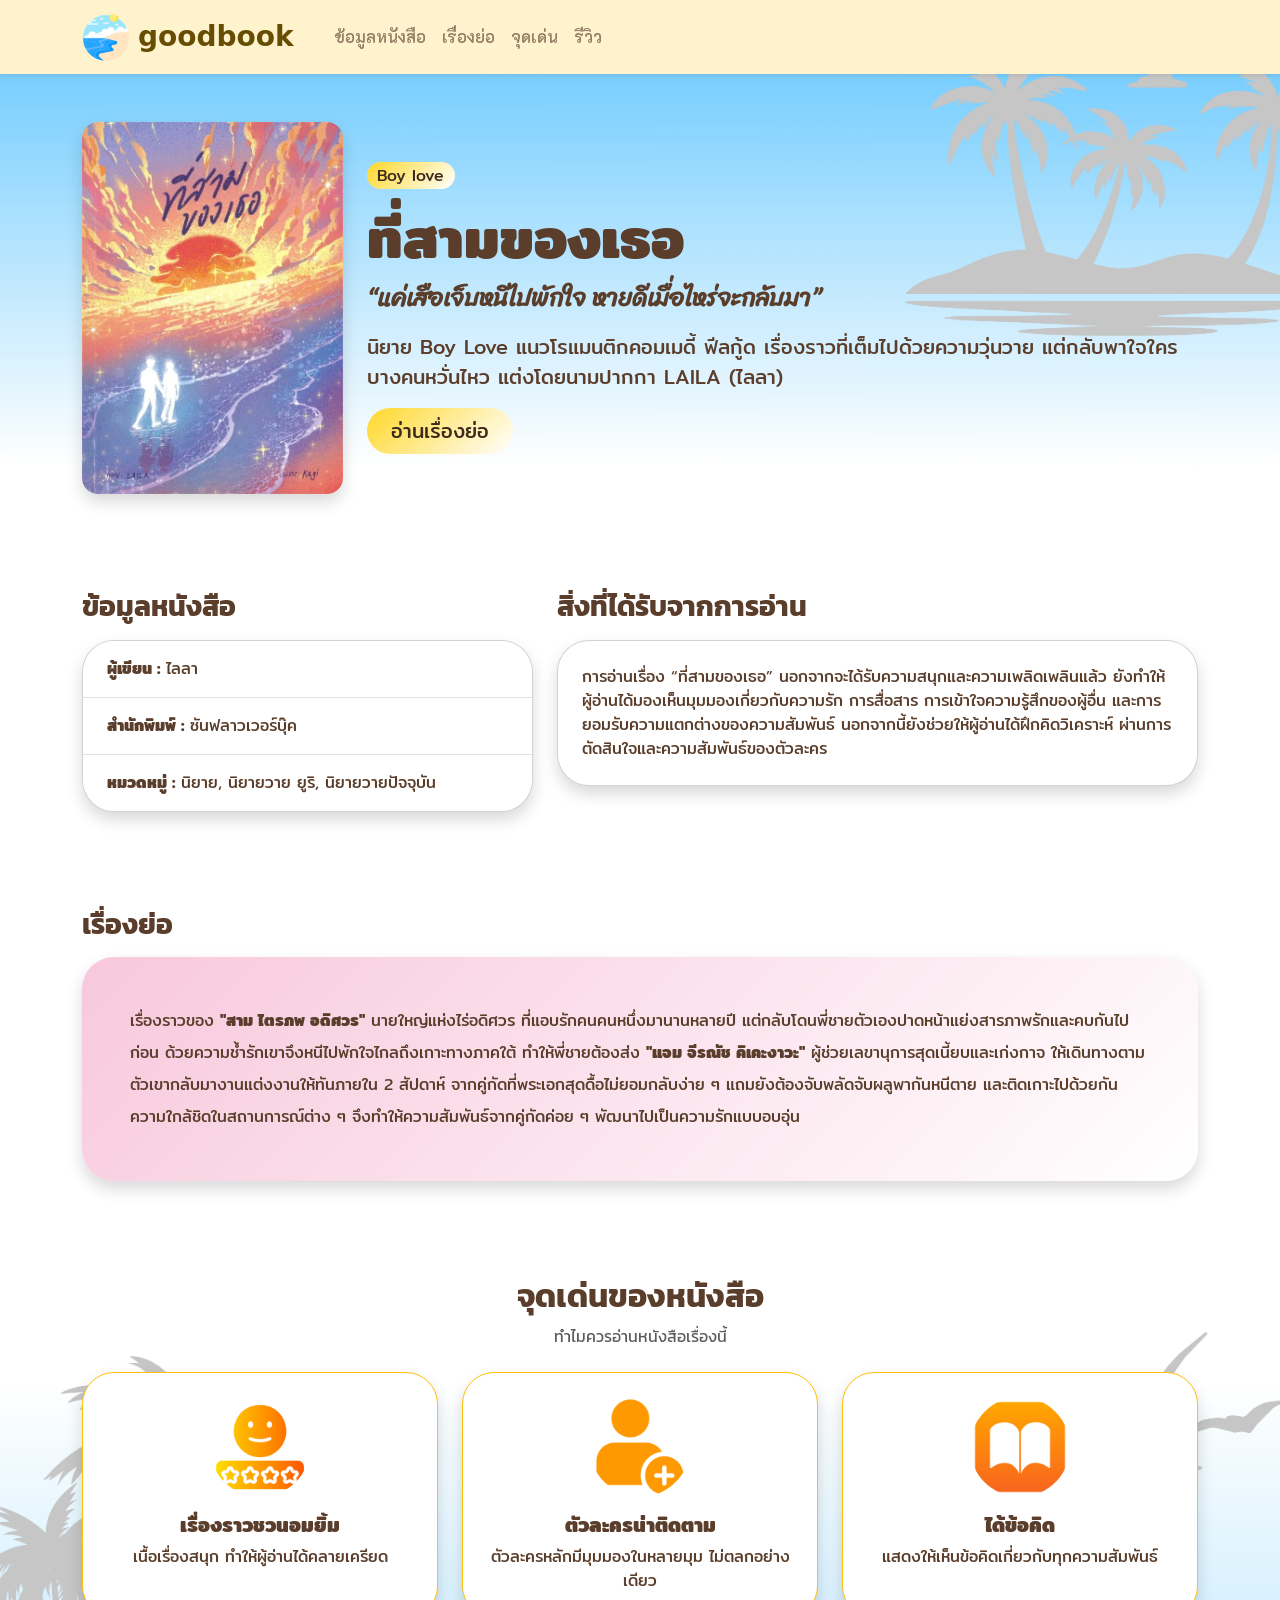
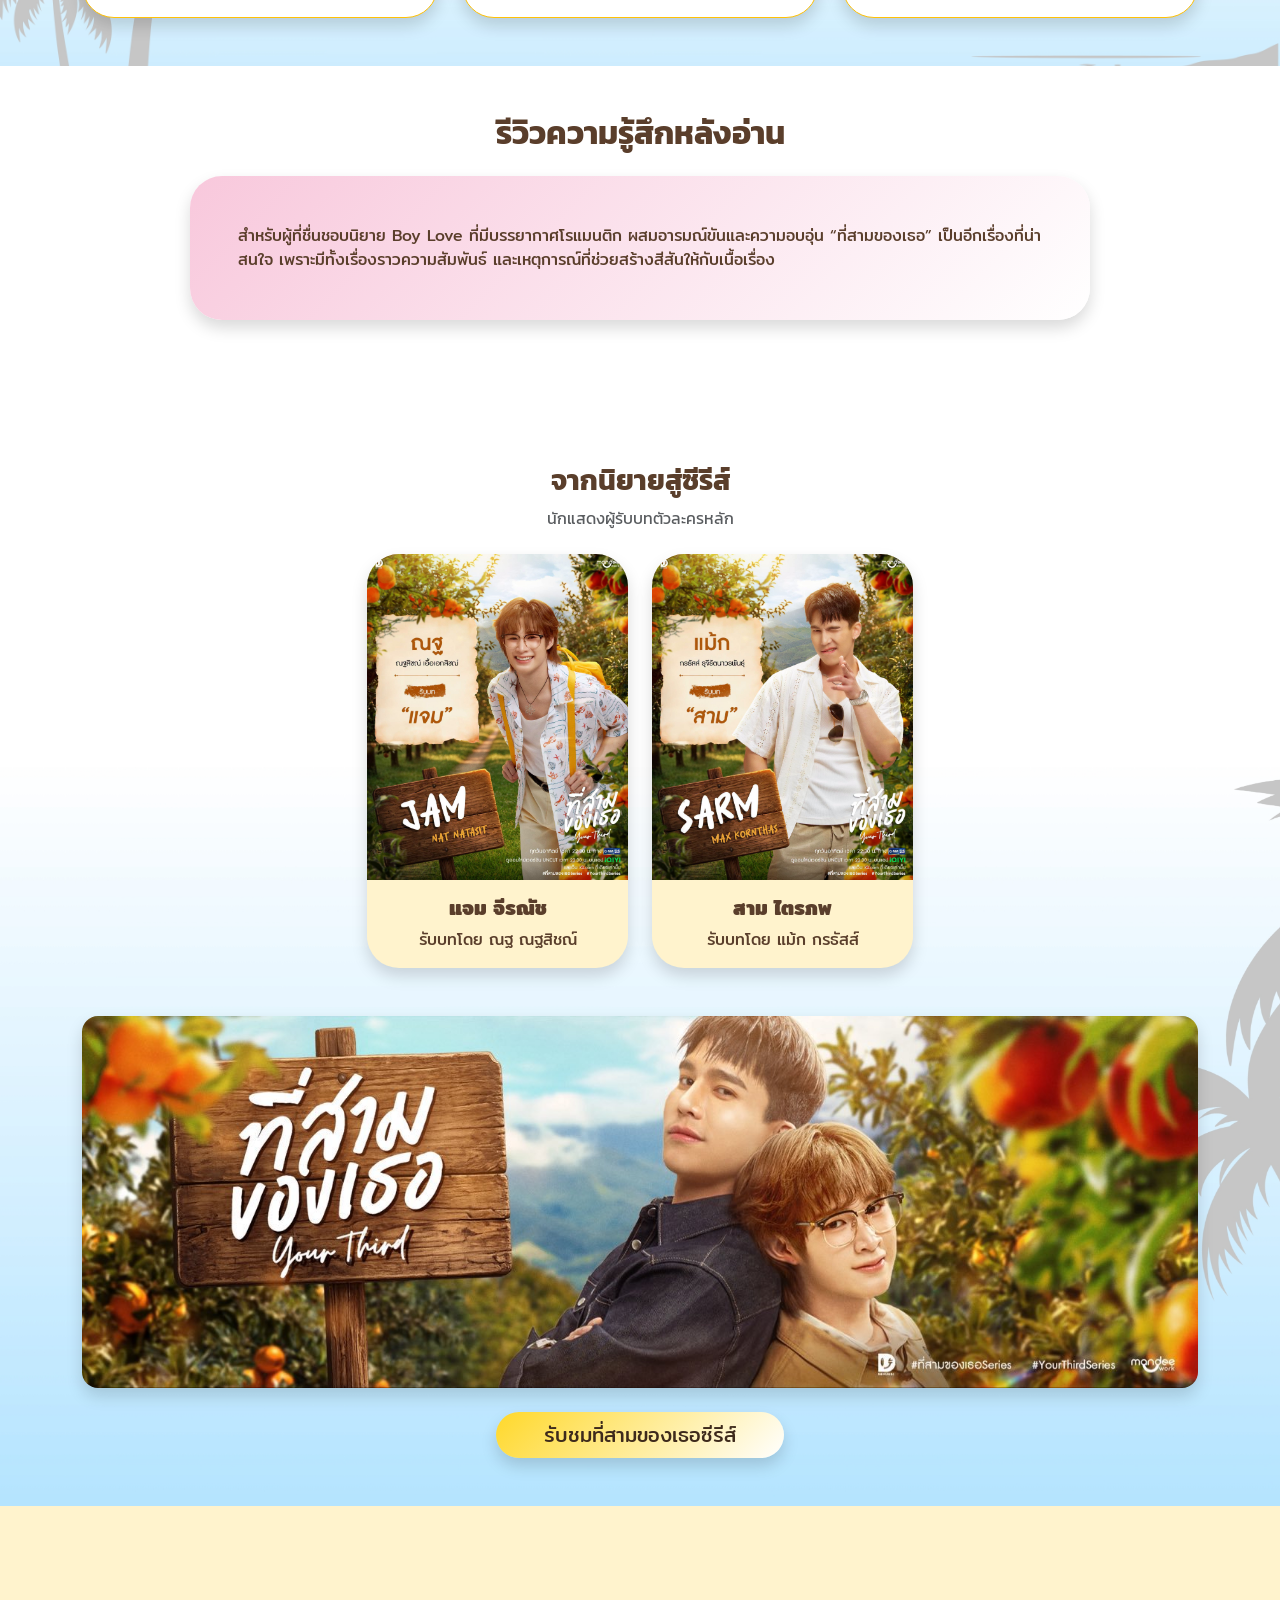
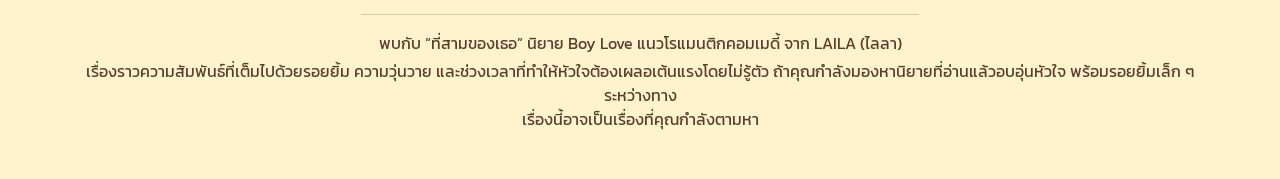
==== commit aa33e4c8: "version2" ====
--- a/index.html
+++ b/index.html
@@ -56,7 +56,9 @@
 
         <!-- รูปปกหนังสือ -->
 
-        <div class="col-8 col-md-4 col-lg-3 mx-auto mx-md-0" data-aos="zoom-in-right" data-aos-duration="1000">
+
+        <div class="col-8 col-md-4 col-lg-3 mx-auto mx-md-0" data-aos="zoom-in-right" data-aos-offset="200"
+          data-aos-duration="1000">
 
           <img src="images/book.webp" class="img-fluid rounded-4 shadow" alt="ปกหนังสือ ที่สามของเธอ">
 
@@ -340,7 +342,8 @@
       </p>
       <p class="mb-0 kanit-regular">
         เรื่องราวความสัมพันธ์ที่เต็มไปด้วยรอยยิ้ม ความวุ่นวาย และช่วงเวลาที่ทำให้หัวใจต้องเผลอเต้นแรงโดยไม่รู้ตัว
-        ถ้าคุณกำลังมองหานิยายที่อ่านแล้วอบอุ่นหัวใจ พร้อมรอยยิ้มเล็ก ๆ ระหว่างทาง <br> เรื่องนี้อาจเป็นเรื่องที่คุณกำลังตามหา </br>
+        ถ้าคุณกำลังมองหานิยายที่อ่านแล้วอบอุ่นหัวใจ พร้อมรอยยิ้มเล็ก ๆ ระหว่างทาง <br>
+        เรื่องนี้อาจเป็นเรื่องที่คุณกำลังตามหา </br>
       </p>
     </div>
   </footer>
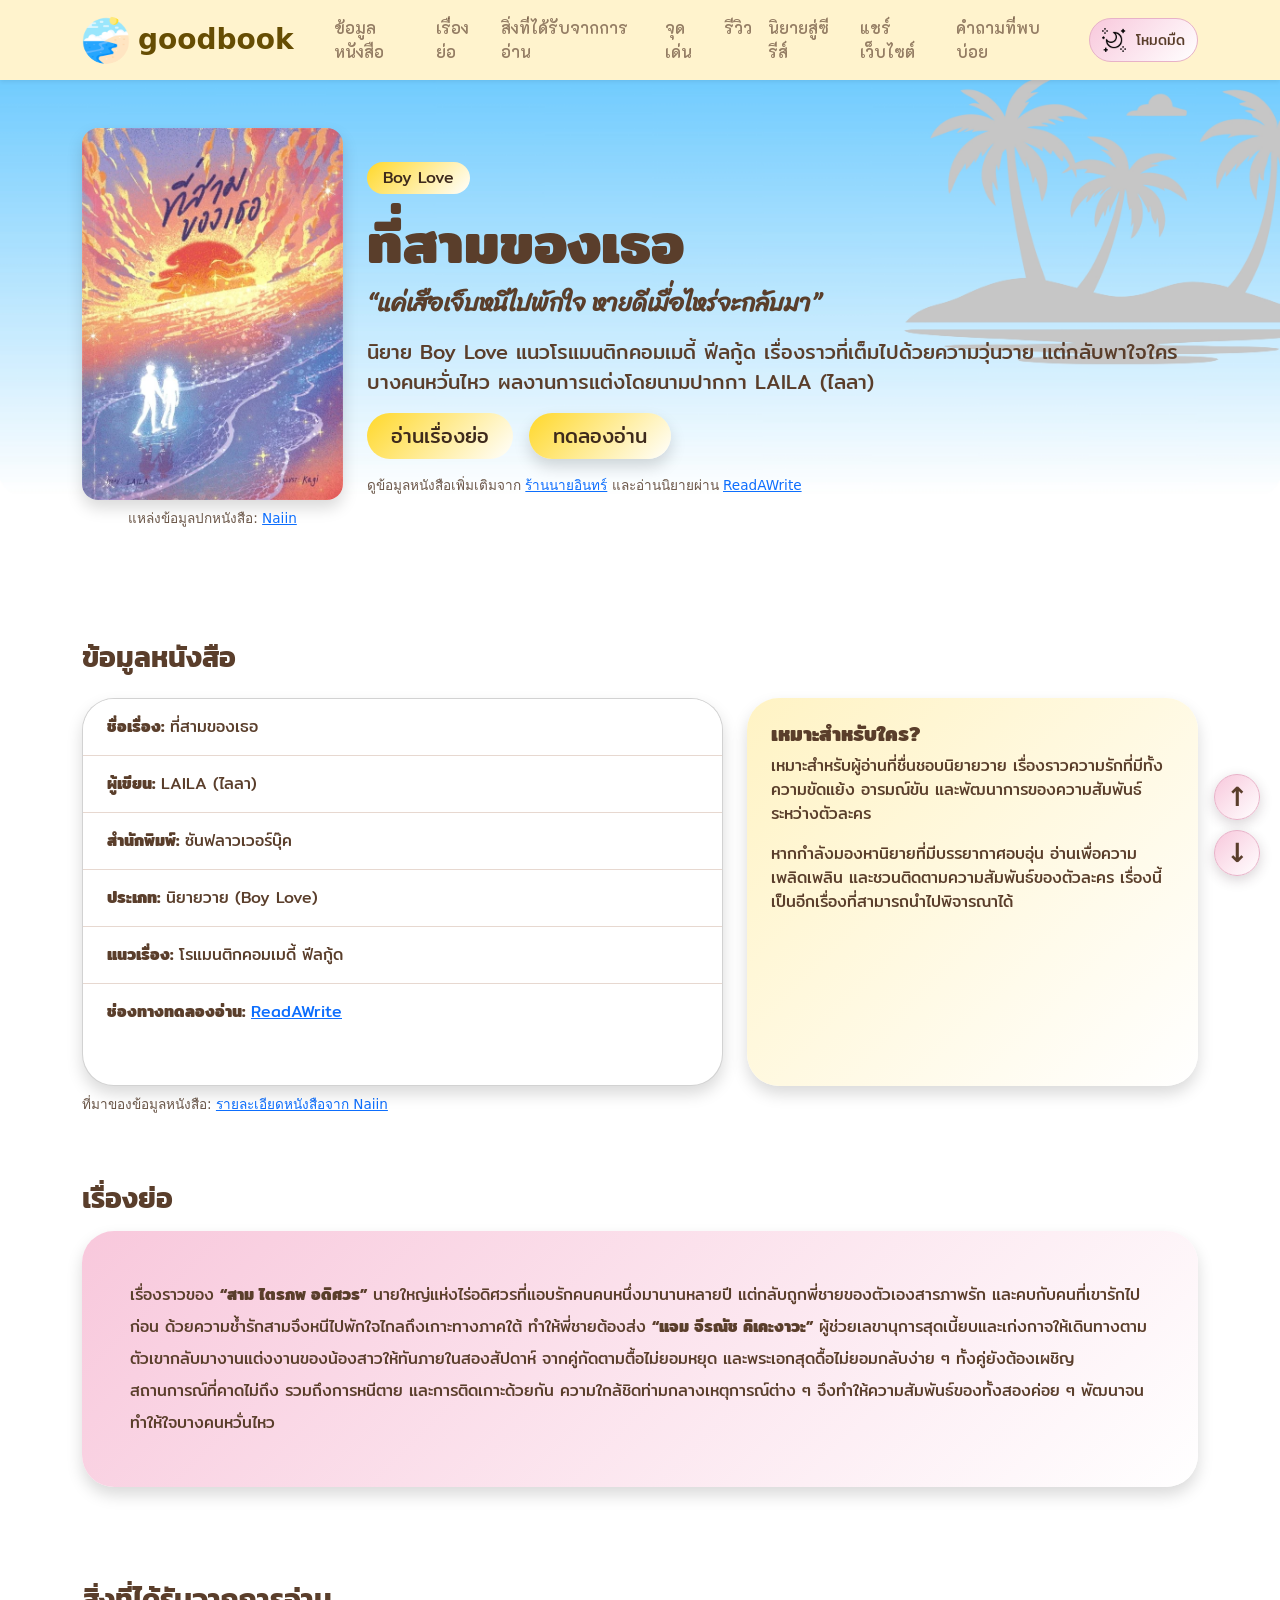
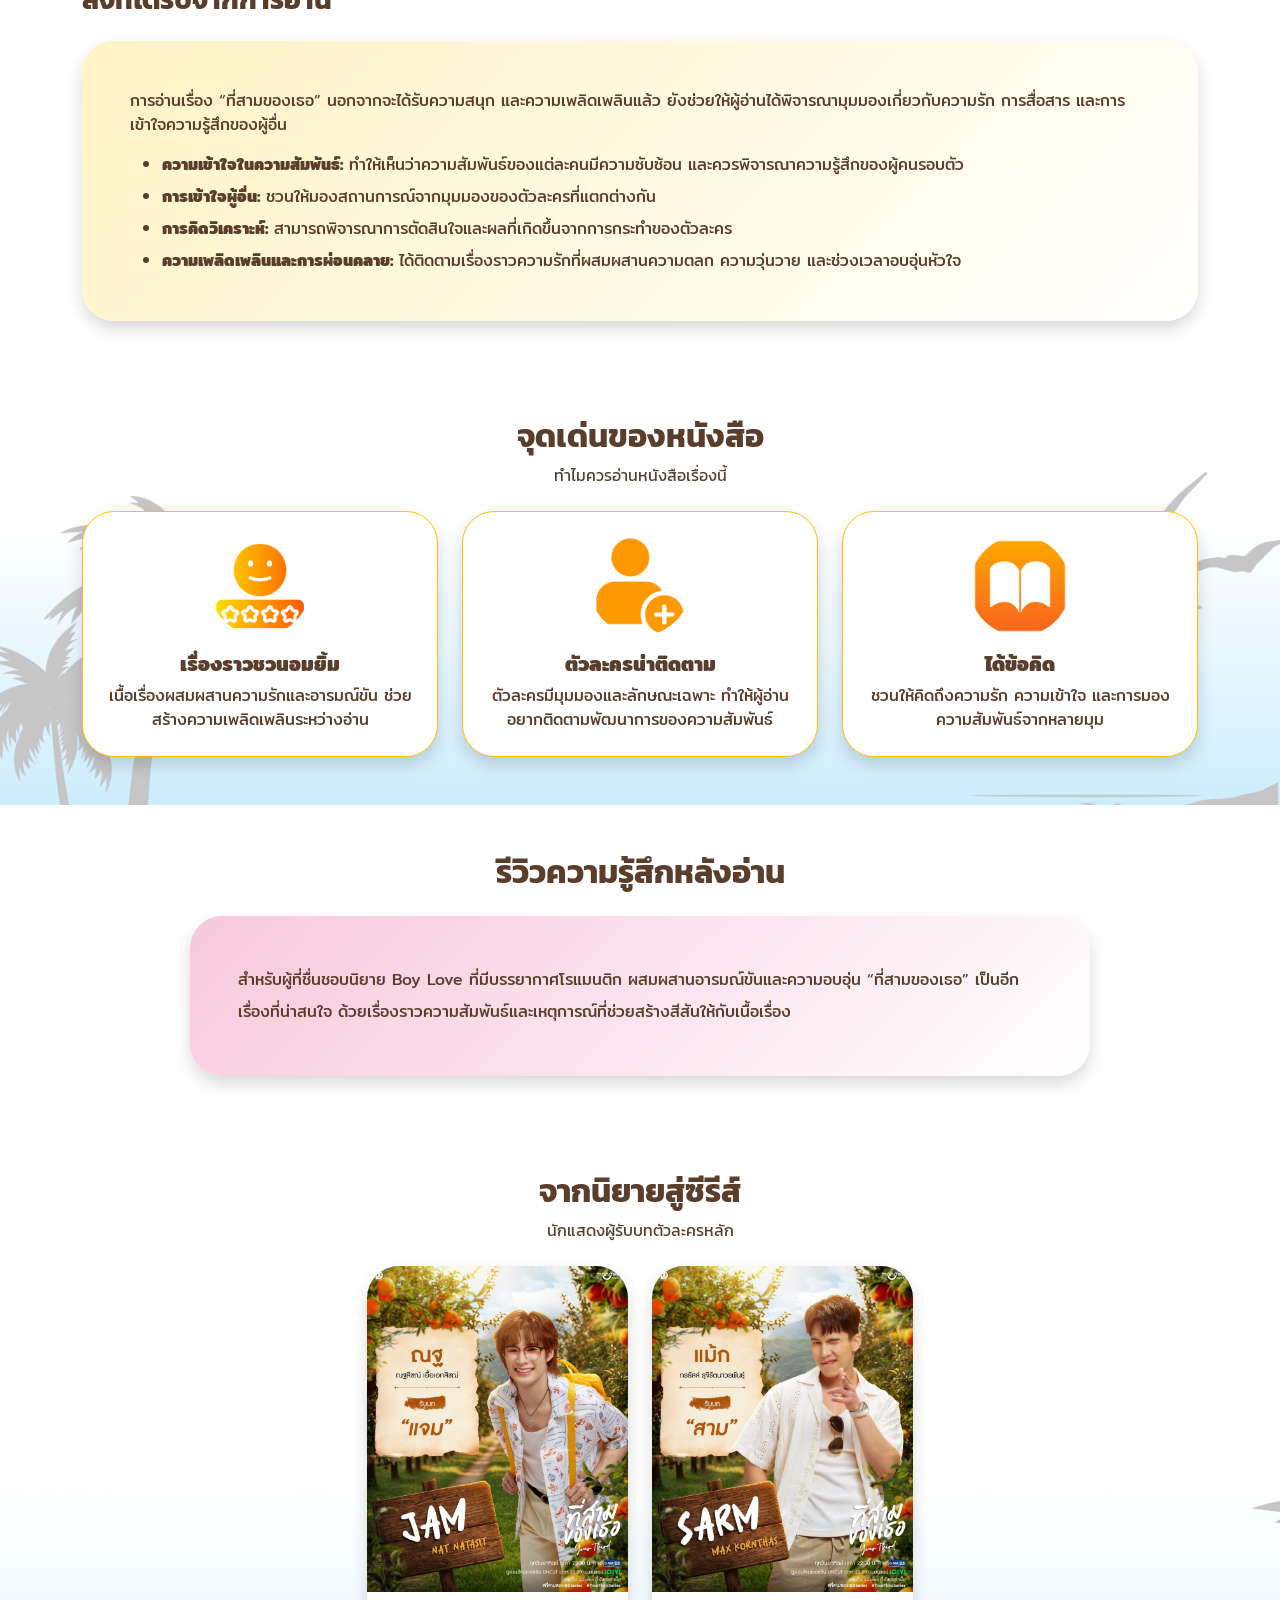
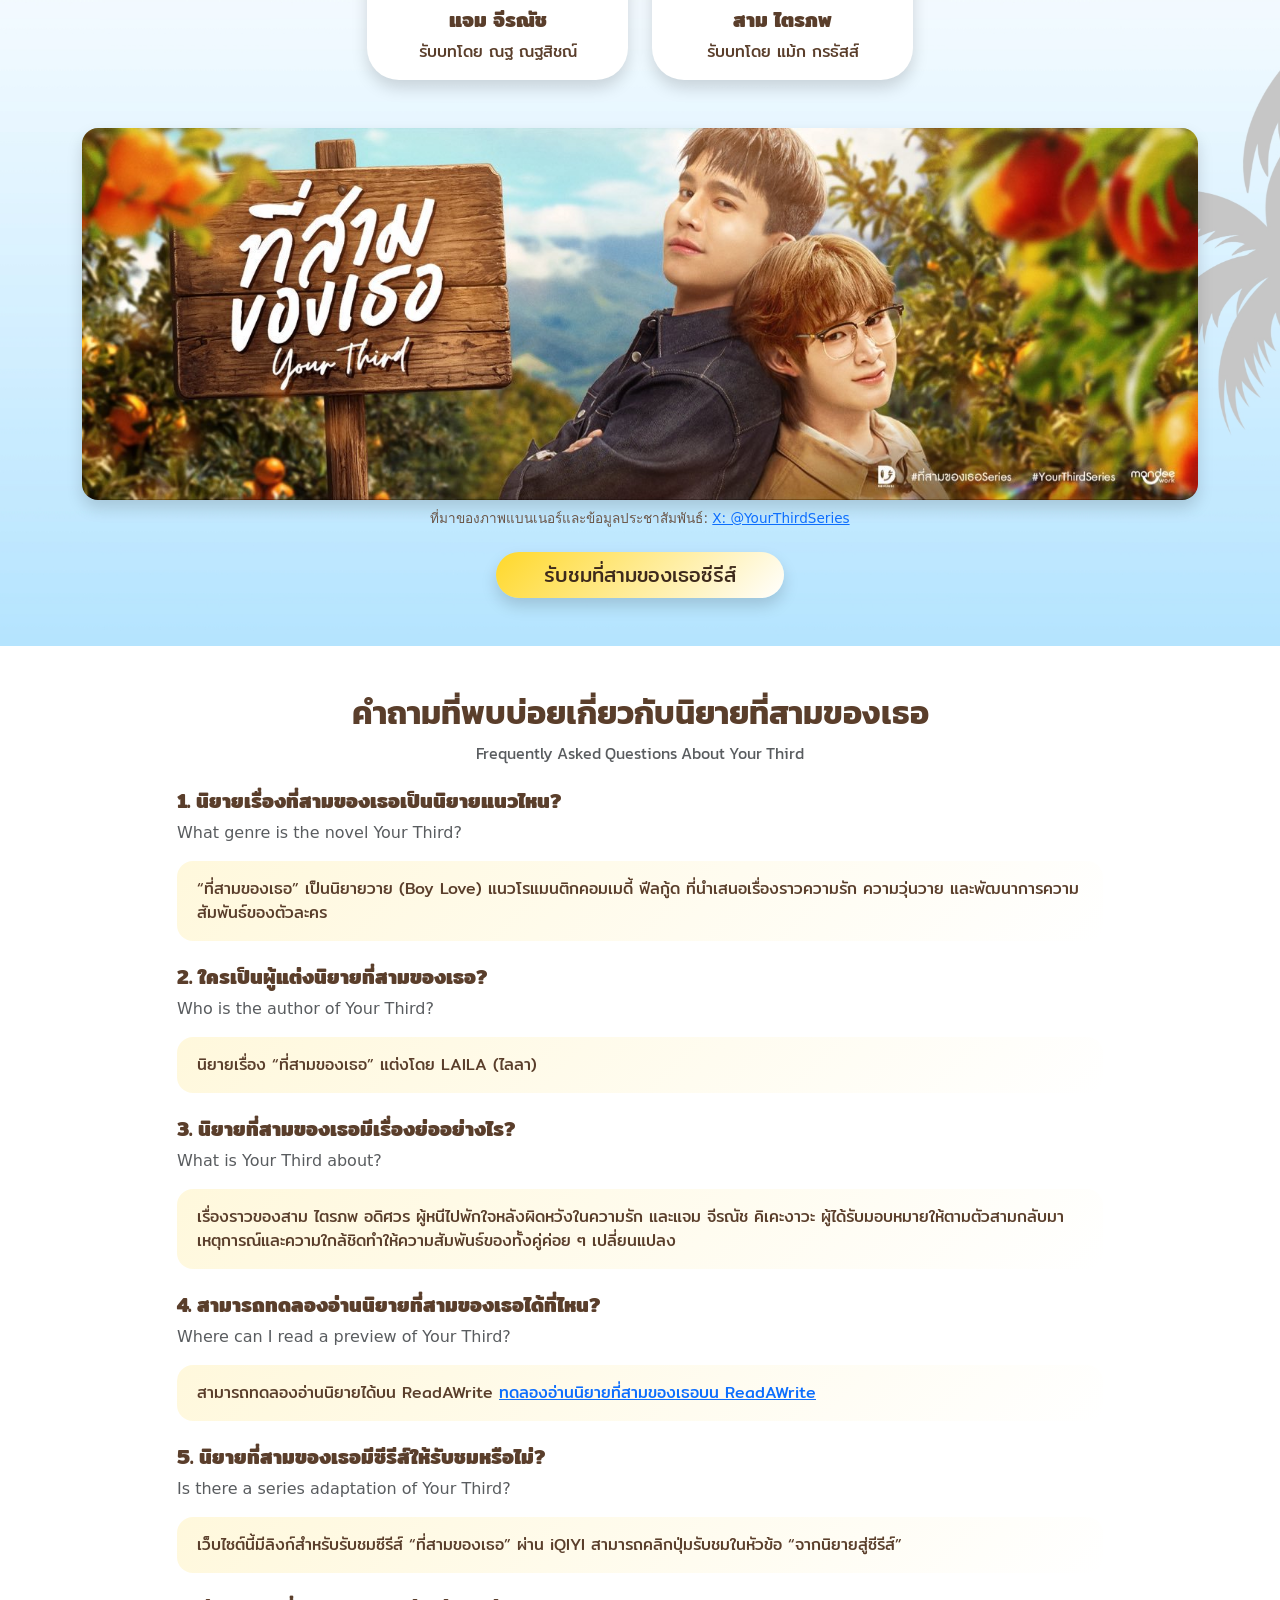
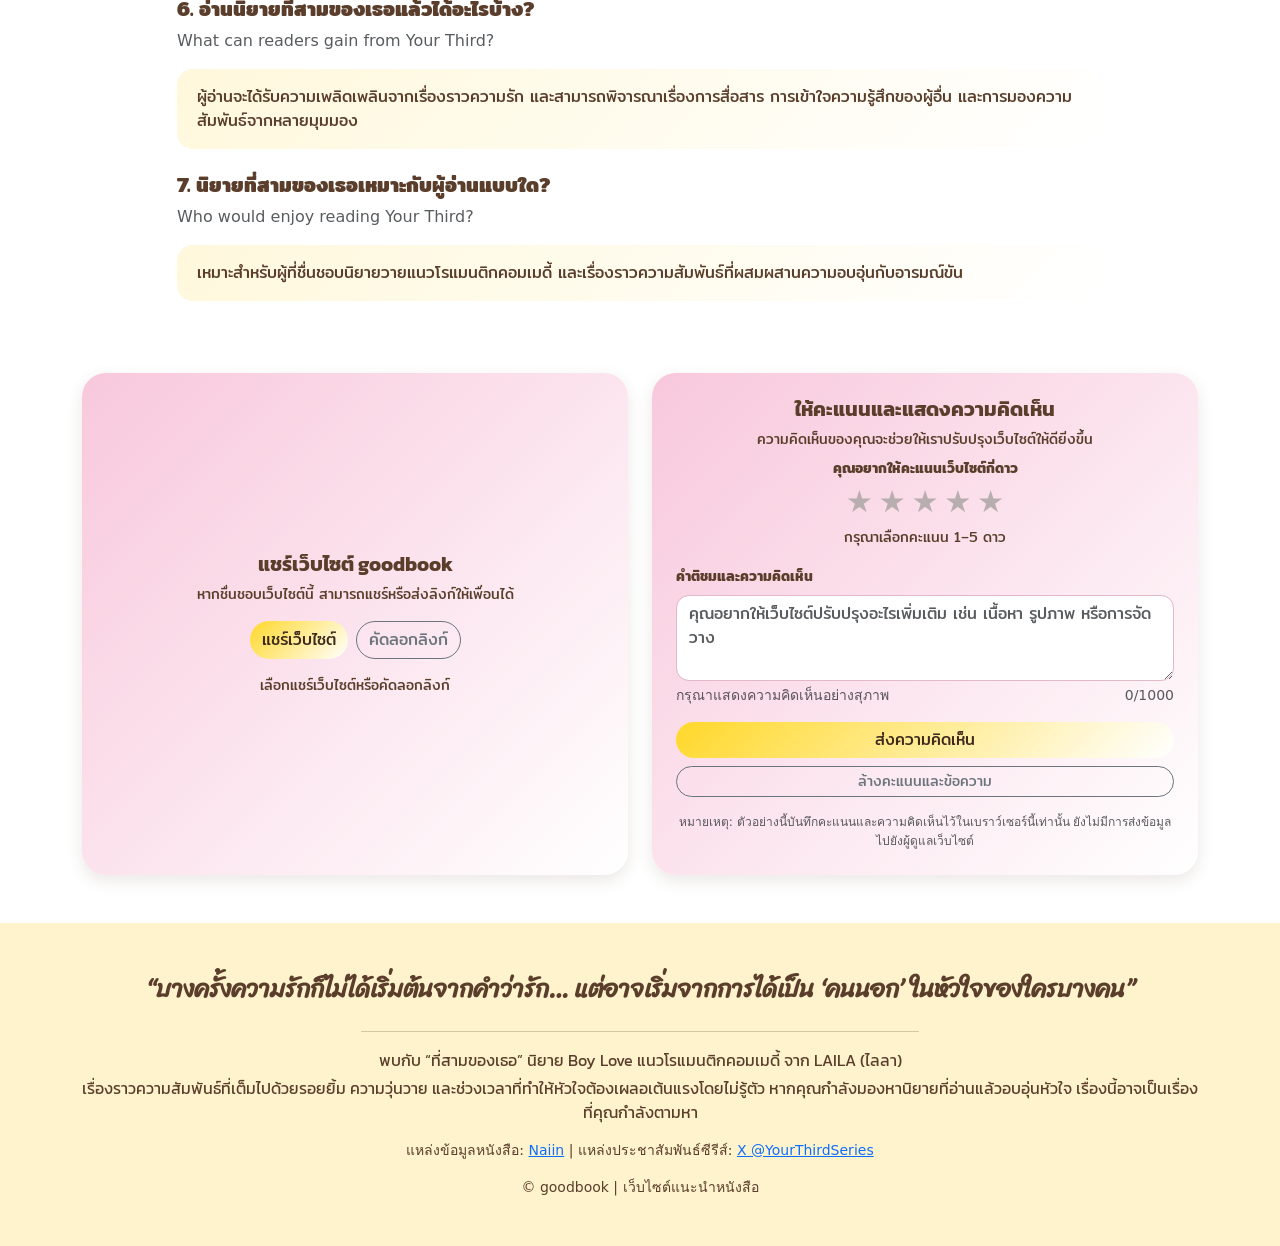
==== commit 631f14c2: "version6" ====
--- a/index.html
+++ b/index.html
@@ -4,73 +4,152 @@
 <head>
   <meta charset="UTF-8">
   <meta name="viewport" content="width=device-width, initial-scale=1">
-  <title>goodbook | ที่สามของเธอ</title>
-  <link href="https://cdn.jsdelivr.net/npm/bootstrap@5.3.3/dist/css/bootstrap.min.css" rel="stylesheet">
+
+  <title>ที่สามของเธอ | รีวิวและแนะนำนิยายวาย Boy Love - goodbook</title>
+
+  <!-- SEO -->
+  <meta name="description"
+    content="แนะนำและรีวิว ที่สามของเธอ ผลงานนิยาย Boy Love โดย LAILA (ไลลา) แนวโรแมนติกคอมเมดี้ ฟีลกู้ด พร้อมเรื่องย่อ รีวิว จุดเด่น และลิงก์ทดลองอ่าน">
+  <meta name="keywords"
+    content="ที่สามของเธอ, นิยายวาย, LAILA, ไลลา, Boy Love, นิยายโรแมนติกคอมเมดี้, Your Third, รีวิวหนังสือ">
+  <meta name="author" content="goodbook">
+  <meta name="robots" content="index, follow">
+  <meta name="language" content="Thai">
+
+  <!-- ข้อมูลสำหรับแชร์เว็บไซต์ -->
+  <meta property="og:type" content="website">
+  <meta property="og:locale" content="th_TH">
+  <meta property="og:title" content="ที่สามของเธอ | นิยายวายแนะนำโดย goodbook">
+  <meta property="og:description"
+    content="ทำความรู้จักนิยายที่สามของเธอ โดย LAILA พร้อมเรื่องย่อ รีวิว และช่องทางทดลองอ่าน">
+  <meta property="og:image" content="images/book.webp">
+  <meta property="og:image:alt" content="ปกหนังสือนิยายที่สามของเธอ">
+
+  <!-- Bootstrap -->
+  <link href="https://cdn.jsdelivr.net/npm/bootstrap@5.3.3/dist/css/bootstrap.min.css"
+    rel="stylesheet">
+
+  <!-- Google Fonts -->
   <link rel="preconnect" href="https://fonts.googleapis.com">
   <link rel="preconnect" href="https://fonts.gstatic.com" crossorigin>
   <link href="https://fonts.googleapis.com/css2?family=K2D&family=Kanit&family=Mitr&family=Sriracha&display=swap"
     rel="stylesheet">
+
+  <!-- AOS Animation -->
   <link href="https://unpkg.com/aos@2.3.1/dist/aos.css" rel="stylesheet">
+
+  <!-- CSS ที่แยกออกมา -->
   <link rel="stylesheet" href="style.css">
+
+  <!-- AEO / FAQ Structured Data -->
+  <script type="application/ld+json">
+  {
+    "@context": "https://schema.org",
+    "@type": "FAQPage",
+    "mainEntity": [
+      {
+        "@type": "Question",
+        "name": "นิยายเรื่องที่สามของเธอเป็นนิยายแนวไหน?",
+        "acceptedAnswer": {
+          "@type": "Answer",
+          "text": "ที่สามของเธอเป็นนิยายวาย Boy Love แนวโรแมนติกคอมเมดี้ ฟีลกู้ด"
+        }
+      },
+      {
+        "@type": "Question",
+        "name": "ใครเป็นผู้แต่งนิยายที่สามของเธอ?",
+        "acceptedAnswer": {
+          "@type": "Answer",
+          "text": "นิยายเรื่องที่สามของเธอแต่งโดย LAILA (ไลลา)"
+        }
+      },
+      {
+        "@type": "Question",
+        "name": "สามารถทดลองอ่านนิยายที่สามของเธอได้ที่ไหน?",
+        "acceptedAnswer": {
+          "@type": "Answer",
+          "text": "สามารถทดลองอ่านนิยายที่สามของเธอได้บน ReadAWrite"
+        }
+      },
+      {
+        "@type": "Question",
+        "name": "นิยายที่สามของเธอมีซีรีส์หรือไม่?",
+        "acceptedAnswer": {
+          "@type": "Answer",
+          "text": "เว็บไซต์มีลิงก์ไปยังหน้ารับชมซีรีส์ที่สามของเธอบน iQIYI"
+        }
+      }
+    ]
+  }
+  </script>
 </head>
 
 <body class="bg-body">
 
-  <body class="bg-body"
-    style="--bs-body-color: #5a3e2b; --bs-body-color-rgb: 90, 62, 43; --bs-emphasis-color: #5a3e2b; --bs-emphasis-color-rgb: 90, 62, 43; --bs-link-color: #5a3e2b; --bs-link-hover-color: #3e2a1c;">
-  </body>
-
-  <!-- Navbar -->
+  <!-- ===== Navbar ===== -->
   <nav class="navbar navbar-expand-md sticky-top bg-warning-subtle shadow-sm">
     <div class="container">
-      <a class="navbar-brand d-flex align-items-center fw-bold fs-3 text-warning-emphasis" href="#top">
-        <img src="images/shore.png" width="48" height="48" class="rounded-circle me-2">
+
+      <a class="navbar-brand d-flex align-items-center fw-bold fs-3 text-warning-emphasis"
+        href="#top">
+        <img src="images/shore.png" width="48" height="48"
+          class="rounded-circle me-2" alt="โลโก้ goodbook">
         goodbook
       </a>
-      <button class="navbar-toggler" type="button" data-bs-toggle="collapse" data-bs-target="#nav" aria-controls="nav"
-        aria-expanded="false" aria-label="เปิดเมนู">
+
+      <button class="navbar-toggler" type="button"
+        data-bs-toggle="collapse" data-bs-target="#nav"
+        aria-controls="nav" aria-expanded="false" aria-label="เปิดเมนู">
         <span class="navbar-toggler-icon"></span>
       </button>
+
       <div class="collapse navbar-collapse" id="nav">
         <ul class="navbar-nav ms-md-3 fw-semibold k2d-regular">
           <li class="nav-item"><a class="nav-link" href="#info">ข้อมูลหนังสือ</a></li>
           <li class="nav-item"><a class="nav-link" href="#synopsis">เรื่องย่อ</a></li>
+          <li class="nav-item"><a class="nav-link" href="#benefits">สิ่งที่ได้รับจากการอ่าน</a></li>
           <li class="nav-item"><a class="nav-link" href="#highlights">จุดเด่น</a></li>
           <li class="nav-item"><a class="nav-link" href="#review">รีวิว</a></li>
+          <li class="nav-item"><a class="nav-link" href="#series">นิยายสู่ซีรีส์</a></li>
+          <li class="nav-item"><a class="nav-link" href="#share">แชร์เว็บไซต์</a></li>
+          <li class="nav-item"><a class="nav-link" href="#faq">คำถามที่พบบ่อย</a></li>
         </ul>
       </div>
+
+      <div class="d-flex ms-md-3 mt-3 mt-md-0">
+        <button type="button" id="themeToggle"
+          class="btn btn-outline-secondary rounded-pill mitr-regular"
+          aria-pressed="false" aria-label="เปลี่ยนเป็นโหมดมืด">
+          <img id="themeIcon" src="images/moon.png" alt=""
+            width="20" height="20" class="theme-icon me-1">
+          <span id="themeLabel">โหมดมืด</span>
+        </button>
+      </div>
+
     </div>
   </nav>
 
-  <!-- Hero -->
-
-  <header id="top" class="py-5" style="
-        background-image: url('images/bg1.jpg');
-        background-size: cover;
-        background-position: center;
-        background-repeat: no-repeat;
-    ">
-
+  <!-- ===== Hero ===== -->
+  <header id="top" class="hero-section py-5">
     <div class="container">
       <div class="row align-items-center g-4">
 
-        <!-- รูปปกหนังสือ -->
-
-
-        <div class="col-8 col-md-4 col-lg-3 mx-auto mx-md-0" data-aos="zoom-in-right" data-aos-offset="200"
-          data-aos-duration="1000">
-
-          <img src="images/book.webp" class="img-fluid rounded-4 shadow" alt="ปกหนังสือ ที่สามของเธอ">
-
-        </div>
-
-        <!-- ข้อมูลหนังสือ -->
+        <div class="col-8 col-md-4 col-lg-3 mx-auto mx-md-0"
+          data-aos="zoom-in-right" data-aos-duration="1000">
+
+          <img src="images/book.webp" class="img-fluid rounded-4 shadow"
+            alt="ปกหนังสือนิยายที่สามของเธอ โดย LAILA">
+
+          <p class="source-link mt-2 text-center">
+            แหล่งข้อมูลปกหนังสือ:
+            <a href="https://www.naiin.com/product/detail/663564"
+              target="_blank" rel="noopener noreferrer">Naiin</a>
+          </p>
+        </div>
+
         <div class="col-md-8 col-lg-9">
-
-
-          <span class="badge rounded-pill fs-6 mb-3 mitr-regular" style="background: linear-gradient(135deg, #ffd82a 0%, #FFFFFF 100%);
-         color: #3e2a1c;">
-            Boy love
+          <span class="badge rounded-pill fs-6 mb-3 mitr-regular gradient-yellow px-3 py-2">
+            Boy Love
           </span>
 
           <h1 class="display-4 fw-bold text-body-emphasis mitr-regular">
@@ -83,47 +162,92 @@
 
           <p class="lead mitr-regular">
             นิยาย Boy Love แนวโรแมนติกคอมเมดี้ ฟีลกู้ด
-            เรื่องราวที่เต็มไปด้วยความวุ่นวาย
-            แต่กลับพาใจใครบางคนหวั่นไหว
-            แต่งโดยนามปากกา LAILA (ไลลา)
+            เรื่องราวที่เต็มไปด้วยความวุ่นวาย แต่กลับพาใจใครบางคนหวั่นไหว
+            ผลงานการแต่งโดยนามปากกา LAILA (ไลลา)
           </p>
 
-          <a href="#synopsis" class="btn btn-lg rounded-pill px-4 mitr-regular" style="background: linear-gradient(135deg, #ffd82a 0%, #FFFFFF 100%);
-         color: #3e2a1c;
-         border: none;">
-            อ่านเรื่องย่อ
-          </a>
-
+          <div class="d-flex flex-wrap gap-3">
+            <a href="#synopsis"
+              class="btn btn-lg rounded-pill px-4 mitr-regular gradient-yellow">
+              อ่านเรื่องย่อ
+            </a>
+
+            <a href="https://www.readawrite.com/a/3b3470925327ec792420150761149df1"
+              class="btn btn-lg rounded-pill px-4 mitr-regular gradient-yellow shadow"
+              target="_blank" rel="noopener noreferrer">
+              ทดลองอ่าน
+            </a>
+          </div>
+
+          <p class="source-link mt-3">
+            ดูข้อมูลหนังสือเพิ่มเติมจาก
+            <a href="https://www.naiin.com/product/detail/663564"
+              target="_blank" rel="noopener noreferrer">ร้านนายอินทร์</a>
+            และอ่านนิยายผ่าน
+            <a href="https://www.readawrite.com/a/3b3470925327ec792420150761149df1"
+              target="_blank" rel="noopener noreferrer">ReadAWrite</a>
+          </p>
         </div>
 
       </div>
     </div>
-
   </header>
 
-  <!-- Book info + benefits -->
+  <!-- ===== ข้อมูลหนังสือ ===== -->
   <section id="info" class="py-5">
     <div class="container">
+      <h2 class="h3 fw-bold mb-4 kanit-regular">ข้อมูลหนังสือ</h2>
+
       <div class="row g-4">
-        <div class="col-lg-5">
-          <h2 class="h3 fw-bold mb-3 kanit-regular">ข้อมูลหนังสือ</h2>
-          <div class="card rounded-5 shadow">
+        <div class="col-lg-7">
+          <div class="card h-100 rounded-5 shadow">
             <ul class="list-group list-group-flush rounded-5 mitr-regular">
-              <li class="list-group-item px-4 py-3"><strong>ผู้เขียน :</strong> ไลลา</li>
-              <li class="list-group-item px-4 py-3"><strong>สำนักพิมพ์ :</strong> ซันฟลาวเวอร์บุ๊ค</li>
-              <li class="list-group-item px-4 py-3"><strong>หมวดหมู่ :</strong> นิยาย, นิยายวาย ยูริ, นิยายวายปัจจุบัน
+              <li class="list-group-item px-4 py-3">
+                <strong>ชื่อเรื่อง:</strong> ที่สามของเธอ
+              </li>
+              <li class="list-group-item px-4 py-3">
+                <strong>ผู้เขียน:</strong> LAILA (ไลลา)
+              </li>
+              <li class="list-group-item px-4 py-3">
+                <strong>สำนักพิมพ์:</strong> ซันฟลาวเวอร์บุ๊ค
+              </li>
+              <li class="list-group-item px-4 py-3">
+                <strong>ประเภท:</strong> นิยายวาย (Boy Love)
+              </li>
+              <li class="list-group-item px-4 py-3">
+                <strong>แนวเรื่อง:</strong> โรแมนติกคอมเมดี้ ฟีลกู้ด
+              </li>
+              <li class="list-group-item px-4 py-3">
+                <strong>ช่องทางทดลองอ่าน:</strong>
+                <a href="https://www.readawrite.com/a/3b3470925327ec792420150761149df1"
+                  target="_blank" rel="noopener noreferrer">ReadAWrite</a>
               </li>
             </ul>
           </div>
-        </div>
-        <div class="col-lg-7">
-          <h2 class="h3 fw-bold mb-3 kanit-regular">สิ่งที่ได้รับจากการอ่าน</h2>
-          <div class="card rounded-5 shadow">
+
+          <p class="source-link mt-2">
+            ที่มาของข้อมูลหนังสือ:
+            <a href="https://www.naiin.com/product/detail/663564"
+              target="_blank" rel="noopener noreferrer">
+              รายละเอียดหนังสือจาก Naiin
+            </a>
+          </p>
+        </div>
+
+        <div class="col-lg-5">
+          <div class="card h-100 rounded-5 shadow border-0 theme-gradient gradient-cream">
             <div class="card-body p-4 mitr-regular">
-              การอ่านเรื่อง “ที่สามของเธอ” นอกจากจะได้รับความสนุกและความเพลิดเพลินแล้ว
-              ยังทำให้ผู้อ่านได้มองเห็นมุมมองเกี่ยวกับความรัก การสื่อสาร การเข้าใจความรู้สึกของผู้อื่น
-              และการยอมรับความแตกต่างของความสัมพันธ์ นอกจากนี้ยังช่วยให้ผู้อ่านได้ฝึกคิดวิเคราะห์
-              ผ่านการตัดสินใจและความสัมพันธ์ของตัวละคร
+              <h3 class="h5 fw-bold">เหมาะสำหรับใคร?</h3>
+              <p>
+                เหมาะสำหรับผู้อ่านที่ชื่นชอบนิยายวาย
+                เรื่องราวความรักที่มีทั้งความขัดแย้ง อารมณ์ขัน
+                และพัฒนาการของความสัมพันธ์ระหว่างตัวละคร
+              </p>
+              <p class="mb-0">
+                หากกำลังมองหานิยายที่มีบรรยากาศอบอุ่น
+                อ่านเพื่อความเพลิดเพลิน และชวนติดตามความสัมพันธ์ของตัวละคร
+                เรื่องนี้เป็นอีกเรื่องที่สามารถนำไปพิจารณาได้
+              </p>
             </div>
           </div>
         </div>
@@ -131,228 +255,757 @@
     </div>
   </section>
 
-  <!-- Synopsis -->
+  <!-- ===== เรื่องย่อ ===== -->
   <section id="synopsis" class="py-5">
     <div class="container">
-
-      <h2 class="h3 fw-bold mb-3 kanit-regular">
-        เรื่องย่อ
-      </h2>
-
-      <!-- กล่องข้อความสีชมพูไล่เฉดสีขาว -->
-      <div class="card border-0 rounded-5 shadow"
-        style="background: linear-gradient(135deg, #F8C8DC 0%, #FFFFFF 100%);">
-
+      <h2 class="h3 fw-bold mb-3 kanit-regular">เรื่องย่อ</h2>
+
+      <div class="card border-0 rounded-5 shadow theme-gradient gradient-pink">
         <div class="card-body p-4 p-md-5">
           <p class="mb-0 lh-lg mitr-regular">
-            เรื่องราวของ <strong>"สาม ไตรภพ อดิศวร"</strong>
-            นายใหญ่แห่งไร่อดิศวร ที่แอบรักคนคนหนึ่งมานานหลายปี
-            แต่กลับโดนพี่ชายตัวเองปาดหน้าแย่งสารภาพรักและคบกันไปก่อน
-            ด้วยความช้ำรักเขาจึงหนีไปพักใจไกลถึงเกาะทางภาคใต้
-            ทำให้พี่ชายต้องส่ง <strong>"แจม จีรณัช คิเคะงาวะ"</strong>
-            ผู้ช่วยเลขานุการสุดเนี้ยบและเก่งกาจ
-            ให้เดินทางตามตัวเขากลับมางานแต่งงานให้ทันภายใน 2 สัปดาห์
-            จากคู่กัดที่พระเอกสุดดื้อไม่ยอมกลับง่าย ๆ
-            แถมยังต้องจับพลัดจับผลูพากันหนีตาย และติดเกาะไปด้วยกัน
-            ความใกล้ชิดในสถานการณ์ต่าง ๆ
-            จึงทำให้ความสัมพันธ์จากคู่กัดค่อย ๆ พัฒนาไปเป็นความรักแบบอบอุ่น
+            เรื่องราวของ <strong>“สาม ไตรภพ อดิศวร”</strong>
+            นายใหญ่แห่งไร่อดิศวรที่แอบรักคนคนหนึ่งมานานหลายปี
+            แต่กลับถูกพี่ชายของตัวเองสารภาพรัก และคบกับคนที่เขารักไปก่อน
+            ด้วยความช้ำรักสามจึงหนีไปพักใจไกลถึงเกาะทางภาคใต้
+            ทำให้พี่ชายต้องส่ง
+            <strong>“แจม จีรณัช คิเคะงาวะ”</strong>
+            ผู้ช่วยเลขานุการสุดเนี้ยบและเก่งกาจให้เดินทางตามตัวเขากลับมางานแต่งงานของน้องสาวให้ทันภายในสองสัปดาห์
+            จากคู่กัดตามตื้อไม่ยอมหยุด และพระเอกสุดดื้อไม่ยอมกลับง่าย ๆ
+            ทั้งคู่ยังต้องเผชิญสถานการณ์ที่คาดไม่ถึง รวมถึงการหนีตาย
+            และการติดเกาะด้วยกัน ความใกล้ชิดท่ามกลางเหตุการณ์ต่าง ๆ
+            จึงทำให้ความสัมพันธ์ของทั้งสองค่อย ๆ พัฒนาจนทำให้ใจบางคนหวั่นไหว
           </p>
         </div>
-
       </div>
     </div>
   </section>
 
-  <!-- Highlights -->
-
-  <!-- Highlights -->
-  <section id="highlights" class="py-5" style="background-image: url('images/bg2.jpg');
-         background-size: cover;
-         background-position: center;
-         background-repeat: no-repeat;">
-
-
-
+  <!-- ===== สิ่งที่ได้รับจากการอ่าน ===== -->
+  <section id="benefits" class="py-5">
+    <div class="container">
+      <h2 class="h3 fw-bold mb-4 kanit-regular">
+        สิ่งที่ได้รับจากการอ่าน
+      </h2>
+
+      <div class="card rounded-5 shadow border-0 theme-gradient gradient-cream">
+        <div class="card-body p-4 p-md-5 mitr-regular">
+          <p>
+            การอ่านเรื่อง “ที่สามของเธอ” นอกจากจะได้รับความสนุก
+            และความเพลิดเพลินแล้ว ยังช่วยให้ผู้อ่านได้พิจารณามุมมองเกี่ยวกับความรัก
+            การสื่อสาร และการเข้าใจความรู้สึกของผู้อื่น
+          </p>
+
+          <ul class="mb-0">
+            <li class="mb-2">
+              <strong>ความเข้าใจในความสัมพันธ์:</strong>
+              ทำให้เห็นว่าความสัมพันธ์ของแต่ละคนมีความซับซ้อน
+              และควรพิจารณาความรู้สึกของผู้คนรอบตัว
+            </li>
+            <li class="mb-2">
+              <strong>การเข้าใจผู้อื่น:</strong>
+              ชวนให้มองสถานการณ์จากมุมมองของตัวละครที่แตกต่างกัน
+            </li>
+            <li class="mb-2">
+              <strong>การคิดวิเคราะห์:</strong>
+              สามารถพิจารณาการตัดสินใจและผลที่เกิดขึ้นจากการกระทำของตัวละคร
+            </li>
+            <li>
+              <strong>ความเพลิดเพลินและการผ่อนคลาย:</strong>
+              ได้ติดตามเรื่องราวความรักที่ผสมผสานความตลก ความวุ่นวาย
+              และช่วงเวลาอบอุ่นหัวใจ
+            </li>
+          </ul>
+        </div>
+      </div>
+    </div>
+  </section>
+
+  <!-- ===== จุดเด่น ===== -->
+  <section id="highlights" class="highlights-section py-5">
     <div class="container">
       <div class="text-center mb-4">
         <h2 class="fw-bold kanit-regular">จุดเด่นของหนังสือ</h2>
-        <p class="text-body-secondary kanit-regular">
-          ทำไมควรอ่านหนังสือเรื่องนี้
-        </p>
+        <p class="kanit-regular">ทำไมควรอ่านหนังสือเรื่องนี้</p>
       </div>
 
       <div class="row g-4 justify-content-center">
-
-        <!-- จุดเด่นที่ 1 -->
-        <div class="col-md-4" data-aos="fade-left" data-aos-offset="200" data-aos-duration="800">
-
+        <div class="col-md-4" data-aos="fade-left" data-aos-duration="800">
           <div class="card h-100 text-center rounded-5 shadow border-warning">
             <div class="card-body p-4">
-              <img src="images/smaile.png" alt="เรื่องราวชวนอมยิ้ม" width="100" height="100"
+              <img src="images/smaile.png" alt="ภาพประกอบเรื่องราวชวนอมยิ้ม"
+                width="100" height="100"
                 class="rounded-circle object-fit-cover mb-3">
-
               <h3 class="h5 fw-bold mitr-regular">เรื่องราวชวนอมยิ้ม</h3>
               <p class="mb-0 mitr-regular">
-                เนื้อเรื่องสนุก ทำให้ผู้อ่านได้คลายเครียด
+                เนื้อเรื่องผสมผสานความรักและอารมณ์ขัน
+                ช่วยสร้างความเพลิดเพลินระหว่างอ่าน
               </p>
             </div>
           </div>
         </div>
 
-        <!-- จุดเด่นที่ 2 -->
-        <div class="col-md-4" data-aos="fade-left" data-aos-offset="200" data-aos-duration="800" data-aos-delay="150">
-
+        <div class="col-md-4" data-aos="fade-left"
+          data-aos-duration="800" data-aos-delay="150">
           <div class="card h-100 text-center rounded-5 shadow border-warning">
             <div class="card-body p-4">
-              <img src="images/add-user.png" alt="ตัวละครน่าติดตาม" width="100" height="100"
+              <img src="images/add-user.png" alt="ภาพประกอบตัวละครที่น่าติดตาม"
+                width="100" height="100"
                 class="rounded-circle object-fit-cover mb-3">
-
               <h3 class="h5 fw-bold mitr-regular">ตัวละครน่าติดตาม</h3>
               <p class="mb-0 mitr-regular">
-                ตัวละครหลักมีมุมมองในหลายมุม ไม่ตลกอย่างเดียว
+                ตัวละครมีมุมมองและลักษณะเฉพาะ
+                ทำให้ผู้อ่านอยากติดตามพัฒนาการของความสัมพันธ์
               </p>
             </div>
           </div>
         </div>
 
-        <!-- จุดเด่นที่ 3 -->
-        <div class="col-md-4" data-aos="fade-left" data-aos-offset="200" data-aos-duration="800" data-aos-delay="300">
-
+        <div class="col-md-4" data-aos="fade-left"
+          data-aos-duration="800" data-aos-delay="300">
           <div class="card h-100 text-center rounded-5 shadow border-warning">
             <div class="card-body p-4">
-              <img src="images/learning.png" alt="ได้ข้อคิด" width="100" height="100"
+              <img src="images/learning.png" alt="ภาพประกอบข้อคิดจากการอ่าน"
+                width="100" height="100"
                 class="rounded-circle object-fit-cover mb-3">
-
               <h3 class="h5 fw-bold mitr-regular">ได้ข้อคิด</h3>
               <p class="mb-0 mitr-regular">
-                แสดงให้เห็นข้อคิดเกี่ยวกับทุกความสัมพันธ์
+                ชวนให้คิดถึงความรัก ความเข้าใจ
+                และการมองความสัมพันธ์จากหลายมุม
               </p>
             </div>
           </div>
         </div>
-
-      </div>
-    </div>
-    </div>
-    </div>
-
-    </div>
+      </div>
     </div>
   </section>
 
-  <!-- Review + series -->
+  <!-- ===== รีวิว ===== -->
   <section id="review" class="py-5">
     <div class="container">
-
       <h2 class="fw-bold text-center mb-4 kanit-regular">
         รีวิวความรู้สึกหลังอ่าน
       </h2>
 
-      <!-- กล่องข้อความสีชมพูไล่เฉดสีขาว -->
-      <div class="card border-0 rounded-5 shadow mx-auto mb-5" style="max-width: 900px;
-             background: linear-gradient(135deg, #F8C8DC 0%, #FFFFFF 100%);">
-
+      <div class="card border-0 rounded-5 shadow mx-auto theme-gradient gradient-pink review-card">
         <div class="card-body p-4 p-md-5 mitr-regular">
-          สำหรับผู้ที่ชื่นชอบนิยาย Boy Love ที่มีบรรยากาศโรแมนติก
-          ผสมอารมณ์ขันและความอบอุ่น “ที่สามของเธอ” เป็นอีกเรื่องที่น่าสนใจ
-          เพราะมีทั้งเรื่องราวความสัมพันธ์ และเหตุการณ์ที่ช่วยสร้างสีสันให้กับเนื้อเรื่อง
-        </div>
-
+          <p class="mb-0 lh-lg">
+            สำหรับผู้ที่ชื่นชอบนิยาย Boy Love ที่มีบรรยากาศโรแมนติก
+            ผสมผสานอารมณ์ขันและความอบอุ่น
+            “ที่สามของเธอ” เป็นอีกเรื่องที่น่าสนใจ
+            ด้วยเรื่องราวความสัมพันธ์และเหตุการณ์ที่ช่วยสร้างสีสันให้กับเนื้อเรื่อง
+          </p>
+        </div>
       </div>
     </div>
   </section>
 
-
-  <!-- จากนิยายสู่ซีรีส์ -->
-  <section id="series" class="py-5" style="background-image: url('images/bg3.jpg');
-         background-size: cover;
-         background-position: center;
-         background-repeat: no-repeat;">
-
+  <!-- ===== จากนิยายสู่ซีรีส์ ===== -->
+  <section id="series" class="series-section py-5">
     <div class="container">
-
-      <!-- หัวข้อ -->
       <div class="text-center mb-4">
-        <h3 class="fw-bold kanit-regular">จากนิยายสู่ซีรีส์</h3>
-        <p class="text-body-secondary kanit-regular">
-          นักแสดงผู้รับบทตัวละครหลัก
+        <h2 class="fw-bold kanit-regular">จากนิยายสู่ซีรีส์</h2>
+        <p class="kanit-regular">นักแสดงผู้รับบทตัวละครหลัก</p>
+      </div>
+
+      <div class="row g-4 justify-content-center mb-5">
+        <div class="col-8 col-sm-5 col-md-3">
+          <div class="card h-100 text-center rounded-5 shadow series-card border-0">
+            <img src="images/jam.jpg" class="card-img-top rounded-top-5"
+              alt="ภาพนักแสดงผู้รับบทแจม จีรณัช">
+            <div class="card-body">
+              <h3 class="h5 fw-bold mitr-regular">แจม จีรณัช</h3>
+              <p class="mb-0 mitr-regular">รับบทโดย ณฐ ณฐสิชณ์</p>
+            </div>
+          </div>
+        </div>
+
+        <div class="col-8 col-sm-5 col-md-3">
+          <div class="card h-100 text-center rounded-5 shadow series-card border-0">
+            <img src="images/sam.jpg" class="card-img-top rounded-top-5"
+              alt="ภาพนักแสดงผู้รับบทสาม ไตรภพ">
+            <div class="card-body">
+              <h3 class="h5 fw-bold mitr-regular">สาม ไตรภพ</h3>
+              <p class="mb-0 mitr-regular">รับบทโดย แม้ก กรธัสส์</p>
+            </div>
+          </div>
+        </div>
+      </div>
+
+      <div class="text-center">
+        <img src="images/1500x500.jpg"
+          class="img-fluid rounded-4 shadow mb-2"
+          alt="แบนเนอร์ประชาสัมพันธ์ซีรีส์ Your Third หรือที่สามของเธอ">
+
+        <p class="source-link mb-4">
+          ที่มาของภาพแบนเนอร์และข้อมูลประชาสัมพันธ์:
+          <a href="https://x.com/YourThirdSeries"
+            target="_blank" rel="noopener noreferrer">X: @YourThirdSeries</a>
         </p>
-      </div>
-
-      <!-- การ์ดนักแสดง -->
-      <div class="row g-4 justify-content-center mb-5">
-
-        <div class="col-8 col-sm-5 col-md-3">
-          <div class="card h-100 text-center rounded-5 shadow bg-warning-subtle border-0">
-            <img src="images/jam.jpg" class="card-img-top rounded-top-5" alt="ณฐ ณฐสิชณ์ รับบท แจม จีรณัช">
-
-            <div class="card-body">
-              <h4 class="h5 fw-bold mitr-regular">แจม จีรณัช</h4>
-              <p class="mb-0 mitr-regular">รับบทโดย ณฐ ณฐสิชณ์</p>
-            </div>
-          </div>
-        </div>
-
-        <div class="col-8 col-sm-5 col-md-3">
-          <div class="card h-100 text-center rounded-5 shadow bg-warning-subtle border-0">
-            <img src="images/sam.jpg" class="card-img-top rounded-top-5" alt="แม้ก กรธัสส์ รับบท สาม ไตรภพ">
-
-            <div class="card-body">
-              <h4 class="h5 fw-bold mitr-regular">สาม ไตรภพ</h4>
-              <p class="mb-0 mitr-regular">รับบทโดย แม้ก กรธัสส์</p>
-            </div>
-          </div>
-        </div>
-
-      </div>
-
-      <!-- แบนเนอร์ซีรีส์ -->
-      <div class="text-center">
-        <img src="images/1500x500.jpg" class="img-fluid rounded-4 shadow mb-4" alt="ซีรีส์ ที่สามของเธอ Your Third">
-
-
-        <div>
-          <a href="https://www.iq.com/play/your-third-episode-1-onlibx4ku8?lang=en_us&amp;sh_pltf=4"
-            class="btn btn-lg rounded-pill px-5 shadow mitr-regular" style="background: linear-gradient(135deg, #ffd82a 0%, #FFFFFF 100%);
-           color: #3e2a1c;
-           border: none;" target="_blank" rel="noopener">
-            รับชมที่สามของเธอซีรีส์
-          </a>
-        </div>
-      </div>
-
+
+        <a href="https://www.iq.com/play/your-third-episode-1-onlibx4ku8?lang=en_us&amp;sh_pltf=4"
+          class="btn btn-lg rounded-pill px-5 shadow mitr-regular gradient-yellow"
+          target="_blank" rel="noopener noreferrer">
+          รับชมที่สามของเธอซีรีส์
+        </a>
+      </div>
     </div>
   </section>
+
+  <!-- ===== AEO: คำถามที่พบบ่อย ===== -->
+  <section id="faq" class="py-5">
+    <div class="container">
+      <div class="text-center mb-4">
+        <h2 class="fw-bold kanit-regular">
+          คำถามที่พบบ่อยเกี่ยวกับนิยายที่สามของเธอ
+        </h2>
+        <p class="text-body-secondary kanit-regular">
+          Frequently Asked Questions About Your Third
+        </p>
+      </div>
+
+      <div class="row justify-content-center">
+        <div class="col-lg-10">
+
+          <article class="mb-4">
+            <h3 class="h5 fw-bold mitr-regular">
+              1. นิยายเรื่องที่สามของเธอเป็นนิยายแนวไหน?
+            </h3>
+            <p class="text-body-secondary">What genre is the novel Your Third?</p>
+            <div class="faq-answer mitr-regular">
+              “ที่สามของเธอ” เป็นนิยายวาย (Boy Love)
+              แนวโรแมนติกคอมเมดี้ ฟีลกู้ด
+              ที่นำเสนอเรื่องราวความรัก ความวุ่นวาย
+              และพัฒนาการความสัมพันธ์ของตัวละคร
+            </div>
+          </article>
+
+          <article class="mb-4">
+            <h3 class="h5 fw-bold mitr-regular">
+              2. ใครเป็นผู้แต่งนิยายที่สามของเธอ?
+            </h3>
+            <p class="text-body-secondary">Who is the author of Your Third?</p>
+            <div class="faq-answer mitr-regular">
+              นิยายเรื่อง “ที่สามของเธอ” แต่งโดย LAILA (ไลลา)
+            </div>
+          </article>
+
+          <article class="mb-4">
+            <h3 class="h5 fw-bold mitr-regular">
+              3. นิยายที่สามของเธอมีเรื่องย่ออย่างไร?
+            </h3>
+            <p class="text-body-secondary">What is Your Third about?</p>
+            <div class="faq-answer mitr-regular">
+              เรื่องราวของสาม ไตรภพ อดิศวร ผู้หนีไปพักใจหลังผิดหวังในความรัก
+              และแจม จีรณัช คิเคะงาวะ ผู้ได้รับมอบหมายให้ตามตัวสามกลับมา
+              เหตุการณ์และความใกล้ชิดทำให้ความสัมพันธ์ของทั้งคู่ค่อย ๆ เปลี่ยนแปลง
+            </div>
+          </article>
+
+          <article class="mb-4">
+            <h3 class="h5 fw-bold mitr-regular">
+              4. สามารถทดลองอ่านนิยายที่สามของเธอได้ที่ไหน?
+            </h3>
+            <p class="text-body-secondary">Where can I read a preview of Your Third?</p>
+            <div class="faq-answer mitr-regular">
+              สามารถทดลองอ่านนิยายได้บน ReadAWrite
+              <a href="https://www.readawrite.com/a/3b3470925327ec792420150761149df1"
+                target="_blank" rel="noopener noreferrer">
+                ทดลองอ่านนิยายที่สามของเธอบน ReadAWrite
+              </a>
+            </div>
+          </article>
+
+          <article class="mb-4">
+            <h3 class="h5 fw-bold mitr-regular">
+              5. นิยายที่สามของเธอมีซีรีส์ให้รับชมหรือไม่?
+            </h3>
+            <p class="text-body-secondary">Is there a series adaptation of Your Third?</p>
+            <div class="faq-answer mitr-regular">
+              เว็บไซต์นี้มีลิงก์สำหรับรับชมซีรีส์ “ที่สามของเธอ”
+              ผ่าน iQIYI สามารถคลิกปุ่มรับชมในหัวข้อ “จากนิยายสู่ซีรีส์”
+            </div>
+          </article>
+
+          <article class="mb-4">
+            <h3 class="h5 fw-bold mitr-regular">
+              6. อ่านนิยายที่สามของเธอแล้วได้อะไรบ้าง?
+            </h3>
+            <p class="text-body-secondary">What can readers gain from Your Third?</p>
+            <div class="faq-answer mitr-regular">
+              ผู้อ่านจะได้รับความเพลิดเพลินจากเรื่องราวความรัก
+              และสามารถพิจารณาเรื่องการสื่อสาร การเข้าใจความรู้สึกของผู้อื่น
+              และการมองความสัมพันธ์จากหลายมุมมอง
+            </div>
+          </article>
+
+          <article class="mb-0">
+            <h3 class="h5 fw-bold mitr-regular">
+              7. นิยายที่สามของเธอเหมาะกับผู้อ่านแบบใด?
+            </h3>
+            <p class="text-body-secondary">Who would enjoy reading Your Third?</p>
+            <div class="faq-answer mitr-regular">
+              เหมาะสำหรับผู้ที่ชื่นชอบนิยายวายแนวโรแมนติกคอมเมดี้
+              และเรื่องราวความสัมพันธ์ที่ผสมผสานความอบอุ่นกับอารมณ์ขัน
+            </div>
+          </article>
+
+        </div>
+      </div>
+    </div>
   </section>
 
-  <!-- Footer -->
+  <!-- ===== แชร์เว็บไซต์และให้คะแนน ===== -->
+  <section id="engagement" class="engagement-section">
+    <div class="container">
+      <div class="row g-3 g-md-4 align-items-stretch">
+
+        <!-- กล่องแชร์เว็บไซต์ -->
+        <div class="col-md-6">
+          <div id="share" class="card engagement-card">
+            <div class="card-body text-center d-flex flex-column align-items-center justify-content-center">
+
+              <h2 class="h5 fw-bold kanit-regular mb-2">
+                แชร์เว็บไซต์ goodbook
+              </h2>
+
+              <p class="small mitr-regular mb-3">
+                หากชื่นชอบเว็บไซต์นี้ สามารถแชร์หรือส่งลิงก์ให้เพื่อนได้
+              </p>
+
+              <div class="d-flex flex-wrap justify-content-center gap-2">
+                <button type="button" id="shareButton"
+                  class="btn gradient-yellow rounded-pill action-btn mitr-regular">
+                  แชร์เว็บไซต์
+                </button>
+
+                <button type="button" id="copyLinkButton"
+                  class="btn btn-outline-secondary rounded-pill action-btn mitr-regular">
+                  คัดลอกลิงก์
+                </button>
+              </div>
+
+              <p id="shareStatus" class="small mitr-regular mt-3 mb-0"
+                role="status" aria-live="polite">
+                เลือกแชร์เว็บไซต์หรือคัดลอกลิงก์
+              </p>
+
+            </div>
+          </div>
+        </div>
+
+        <!-- กล่องให้คะแนนและส่งความคิดเห็น -->
+        <div class="col-md-6">
+          <div id="rating" class="card engagement-card">
+            <div class="card-body">
+
+              <h2 class="h5 fw-bold kanit-regular text-center mb-2">
+                ให้คะแนนและแสดงความคิดเห็น
+              </h2>
+
+              <p class="small mitr-regular text-center mb-2">
+                ความคิดเห็นของคุณจะช่วยให้เราปรับปรุงเว็บไซต์ให้ดียิ่งขึ้น
+              </p>
+
+              <form id="feedbackForm">
+                <fieldset class="mb-3">
+                  <legend class="small fw-semibold mitr-regular text-center mb-1">
+                    คุณอยากให้คะแนนเว็บไซต์กี่ดาว
+                  </legend>
+
+                  <div class="rating-stars" role="group"
+                    aria-label="เลือกระดับคะแนน 1 ถึง 5 ดาว">
+
+                    <button type="button" class="rating-star"
+                      data-rating="1" aria-label="1 ดาว" aria-pressed="false">★</button>
+                    <button type="button" class="rating-star"
+                      data-rating="2" aria-label="2 ดาว" aria-pressed="false">★</button>
+                    <button type="button" class="rating-star"
+                      data-rating="3" aria-label="3 ดาว" aria-pressed="false">★</button>
+                    <button type="button" class="rating-star"
+                      data-rating="4" aria-label="4 ดาว" aria-pressed="false">★</button>
+                    <button type="button" class="rating-star"
+                      data-rating="5" aria-label="5 ดาว" aria-pressed="false">★</button>
+
+                  </div>
+
+                  <input type="hidden" id="selectedRating" name="rating" value="">
+
+                  <p id="ratingStatus"
+                    class="small mitr-regular text-center mt-1 mb-0"
+                    role="status" aria-live="polite">
+                    กรุณาเลือกคะแนน 1–5 ดาว
+                  </p>
+                </fieldset>
+
+                <div class="mb-3">
+                  <label for="feedbackText"
+                    class="form-label small fw-semibold mitr-regular">
+                    คำติชมและความคิดเห็น
+                  </label>
+
+                  <textarea id="feedbackText" name="feedback"
+                    class="form-control mitr-regular" rows="3" maxlength="1000"
+                    placeholder="คุณอยากให้เว็บไซต์ปรับปรุงอะไรเพิ่มเติม เช่น เนื้อหา รูปภาพ หรือการจัดวาง"
+                    required></textarea>
+
+                  <div class="d-flex justify-content-between mt-1">
+                    <small class="text-body-secondary">
+                      กรุณาแสดงความคิดเห็นอย่างสุภาพ
+                    </small>
+                    <small id="charCount" class="text-body-secondary">0/1000</small>
+                  </div>
+                </div>
+
+                <div class="d-grid gap-2">
+                  <button type="submit"
+                    class="btn gradient-yellow rounded-pill action-btn mitr-regular">
+                    ส่งความคิดเห็น
+                  </button>
+
+                  <button type="button" id="resetRating"
+                    class="btn btn-sm btn-outline-secondary rounded-pill mitr-regular">
+                    ล้างคะแนนและข้อความ
+                  </button>
+                </div>
+
+                <p id="feedbackStatus"
+                  class="small mitr-regular text-center mt-3 mb-0"
+                  role="status" aria-live="polite"></p>
+
+                <p class="text-body-secondary small-note text-center mt-2 mb-0">
+                  หมายเหตุ: ตัวอย่างนี้บันทึกคะแนนและความคิดเห็นไว้ในเบราว์เซอร์นี้เท่านั้น
+                  ยังไม่มีการส่งข้อมูลไปยังผู้ดูแลเว็บไซต์
+                </p>
+              </form>
+
+            </div>
+          </div>
+        </div>
+
+      </div>
+    </div>
+  </section>
+
+  <!-- ===== Footer ===== -->
   <footer class="bg-warning-subtle py-5 text-center">
     <div class="container">
-
-
-      <blockquote class="fs-4 fw-semibold mb-4 sriracha-regular" data-aos="fade-up" data-aos-duration="800">
-
+      <blockquote class="fs-4 fw-semibold mb-4 sriracha-regular"
+        data-aos="fade-up" data-aos-duration="800">
         “บางครั้งความรักก็ไม่ได้เริ่มต้นจากคำว่ารัก…
         แต่อาจเริ่มจากการได้เป็น ‘คนนอก’ ในหัวใจของใครบางคน”
-
       </blockquote>
+
       <hr class="w-50 mx-auto">
+
       <p class="mb-1 kanit-regular">
-        พบกับ “ที่สามของเธอ” นิยาย Boy Love แนวโรแมนติกคอมเมดี้ จาก LAILA (ไลลา)
+        พบกับ “ที่สามของเธอ” นิยาย Boy Love แนวโรแมนติกคอมเมดี้
+        จาก LAILA (ไลลา)
       </p>
-      <p class="mb-0 kanit-regular">
-        เรื่องราวความสัมพันธ์ที่เต็มไปด้วยรอยยิ้ม ความวุ่นวาย และช่วงเวลาที่ทำให้หัวใจต้องเผลอเต้นแรงโดยไม่รู้ตัว
-        ถ้าคุณกำลังมองหานิยายที่อ่านแล้วอบอุ่นหัวใจ พร้อมรอยยิ้มเล็ก ๆ ระหว่างทาง <br>
-        เรื่องนี้อาจเป็นเรื่องที่คุณกำลังตามหา </br>
+
+      <p class="mb-3 kanit-regular">
+        เรื่องราวความสัมพันธ์ที่เต็มไปด้วยรอยยิ้ม ความวุ่นวาย
+        และช่วงเวลาที่ทำให้หัวใจต้องเผลอเต้นแรงโดยไม่รู้ตัว
+        หากคุณกำลังมองหานิยายที่อ่านแล้วอบอุ่นหัวใจ
+        เรื่องนี้อาจเป็นเรื่องที่คุณกำลังตามหา
+      </p>
+
+      <p class="small mb-0">
+        แหล่งข้อมูลหนังสือ:
+        <a href="https://www.naiin.com/product/detail/663564"
+          target="_blank" rel="noopener noreferrer">Naiin</a>
+        |
+        แหล่งประชาสัมพันธ์ซีรีส์:
+        <a href="https://x.com/YourThirdSeries"
+          target="_blank" rel="noopener noreferrer">X @YourThirdSeries</a>
+      </p>
+
+      <p class="small mt-3 mb-0">
+        © goodbook | เว็บไซต์แนะนำหนังสือ
       </p>
     </div>
   </footer>
 
+  <!-- ===== ปุ่มลูกศรเลื่อนขึ้นบนสุด / ลงล่างสุด ===== -->
+  <div class="scroll-arrows" aria-label="ปุ่มเลื่อนหน้าเว็บไซต์">
+    <button type="button" id="scrollTopButton" class="scroll-arrow"
+      aria-label="เลื่อนขึ้นบนสุด" title="ขึ้นบนสุด">
+      <span aria-hidden="true">↑</span>
+    </button>
+
+    <button type="button" id="scrollBottomButton" class="scroll-arrow"
+      aria-label="เลื่อนลงล่างสุด" title="ลงล่างสุด">
+      <span aria-hidden="true">↓</span>
+    </button>
+  </div>
+
+  <!-- ===== Bootstrap และ AOS ===== -->
   <script src="https://cdn.jsdelivr.net/npm/bootstrap@5.3.3/dist/js/bootstrap.bundle.min.js"></script>
   <script src="https://unpkg.com/aos@2.3.1/dist/aos.js"></script>
+
   <script>
-    AOS.init();
+    // ===== AOS Animation =====
+    AOS.init({
+      once: true,
+      duration: 800,
+      offset: 100
+    });
+
+    // ===== ระบบเปลี่ยนธีมสว่าง/มืด =====
+    const themeToggle = document.getElementById("themeToggle");
+    const themeIcon = document.getElementById("themeIcon");
+    const themeLabel = document.getElementById("themeLabel");
+
+    function setTheme(isDark, save = true) {
+      document.body.dataset.theme = isDark ? "dark" : "light";
+
+      themeLabel.textContent = isDark ? "โหมดสว่าง" : "โหมดมืด";
+      themeIcon.src = isDark ? "images/sun.png" : "images/moon.png";
+      themeIcon.alt = isDark ? "เปลี่ยนเป็นโหมดสว่าง" : "เปลี่ยนเป็นโหมดมืด";
+      themeToggle.setAttribute("aria-pressed", String(isDark));
+      themeToggle.setAttribute(
+        "aria-label",
+        isDark ? "เปลี่ยนเป็นโหมดสว่าง" : "เปลี่ยนเป็นโหมดมืด"
+      );
+
+      if (save) {
+        try {
+          localStorage.setItem("goodbook-theme", isDark ? "dark" : "light");
+        } catch (error) {
+          // เปลี่ยนธีมได้ แม้บันทึกข้อมูลไม่ได้
+        }
+      }
+    }
+
+    // โหลดธีมที่บันทึกไว้
+    let savedTheme = "light";
+
+    try {
+      savedTheme = localStorage.getItem("goodbook-theme") || "light";
+    } catch (error) {
+      savedTheme = "light";
+    }
+
+    setTheme(savedTheme === "dark", false);
+
+    themeToggle.addEventListener("click", function () {
+      setTheme(document.body.dataset.theme !== "dark");
+    });
+
+    // สำรองไอคอน หากไฟล์รูปโหลดไม่ได้
+    themeIcon.addEventListener("error", function () {
+      if (!themeIcon.dataset.fallback) {
+        themeIcon.dataset.fallback = "true";
+        themeIcon.src = "images/moon.png";
+      }
+    });
+
+    // ===== ระบบแชร์และคัดลอกลิงก์ =====
+    const shareButton = document.getElementById("shareButton");
+    const copyLinkButton = document.getElementById("copyLinkButton");
+    const shareStatus = document.getElementById("shareStatus");
+
+    async function copyPageLink() {
+      const pageLink = window.location.href;
+
+      try {
+        if (navigator.clipboard && window.isSecureContext) {
+          await navigator.clipboard.writeText(pageLink);
+        } else {
+          const temporaryInput = document.createElement("textarea");
+          temporaryInput.value = pageLink;
+          temporaryInput.style.position = "fixed";
+          temporaryInput.style.opacity = "0";
+
+          document.body.appendChild(temporaryInput);
+          temporaryInput.select();
+
+          const copied = document.execCommand("copy");
+          temporaryInput.remove();
+
+          if (!copied) {
+            throw new Error("คัดลอกไม่สำเร็จ");
+          }
+        }
+
+        shareStatus.textContent = "คัดลอกลิงก์เว็บไซต์แล้ว";
+      } catch (error) {
+        shareStatus.textContent =
+          "คัดลอกอัตโนมัติไม่ได้ กรุณาคัดลอก URL จากแถบที่อยู่ของเบราว์เซอร์";
+      }
+    }
+
+    copyLinkButton.addEventListener("click", copyPageLink);
+
+    shareButton.addEventListener("click", async function () {
+      const shareData = {
+        title: "ที่สามของเธอ | goodbook",
+        text: "แนะนำและรีวิวนิยายที่สามของเธอ โดย LAILA (ไลลา)",
+        url: window.location.href
+      };
+
+      if (navigator.share) {
+        try {
+          await navigator.share(shareData);
+          shareStatus.textContent = "แชร์เว็บไซต์เรียบร้อยแล้ว";
+        } catch (error) {
+          if (error.name !== "AbortError") {
+            shareStatus.textContent =
+              "ไม่สามารถแชร์ได้ในขณะนี้ ลองใช้ปุ่มคัดลอกลิงก์";
+          }
+        }
+      } else {
+        await copyPageLink();
+      }
+    });
+
+    // ===== ปุ่มเลื่อนขึ้นบนสุดและลงล่างสุด =====
+    const scrollTopButton = document.getElementById("scrollTopButton");
+    const scrollBottomButton = document.getElementById("scrollBottomButton");
+    const pageFooter = document.querySelector("footer");
+
+    scrollTopButton.addEventListener("click", function () {
+      window.scrollTo({
+        top: 0,
+        behavior: "smooth"
+      });
+    });
+
+    scrollBottomButton.addEventListener("click", function () {
+      pageFooter.scrollIntoView({
+        behavior: "smooth",
+        block: "end"
+      });
+    });
+
+    // ===== ระบบให้คะแนน 1–5 ดาว =====
+    const ratingStars = document.querySelectorAll(".rating-star");
+    const ratingStatus = document.getElementById("ratingStatus");
+    const selectedRatingInput = document.getElementById("selectedRating");
+    const resetRating = document.getElementById("resetRating");
+    const feedbackForm = document.getElementById("feedbackForm");
+    const feedbackText = document.getElementById("feedbackText");
+    const feedbackStatus = document.getElementById("feedbackStatus");
+    const charCount = document.getElementById("charCount");
+
+    const ratingStorageKey = "goodbook-third-novel-rating";
+    const feedbackStorageKey = "goodbook-third-novel-feedback";
+
+    let currentRating = 0;
+
+    function showRating(rating) {
+      currentRating = rating;
+      selectedRatingInput.value = rating ? String(rating) : "";
+
+      ratingStars.forEach(function (star) {
+        const starValue = Number(star.dataset.rating);
+        const selected = starValue <= rating;
+
+        star.classList.toggle("active", selected);
+        star.setAttribute(
+          "aria-pressed",
+          String(starValue === rating)
+        );
+      });
+
+      ratingStatus.textContent = rating
+        ? "คุณเลือก " + rating + "/5 ดาว"
+        : "กรุณาเลือกคะแนน 1–5 ดาว";
+    }
+
+    // เลือกคะแนนเมื่อคลิกดาว
+    ratingStars.forEach(function (star) {
+      star.addEventListener("click", function () {
+        showRating(Number(star.dataset.rating));
+      });
+    });
+
+    // นับจำนวนตัวอักษร
+    feedbackText.addEventListener("input", function () {
+      charCount.textContent = feedbackText.value.length + "/1000";
+    });
+
+    // โหลดคะแนนและความคิดเห็นที่เคยบันทึกไว้
+    try {
+      const savedRatingValue =
+        Number(localStorage.getItem(ratingStorageKey)) || 0;
+
+      const savedFeedback = localStorage.getItem(feedbackStorageKey);
+
+      showRating(
+        savedRatingValue >= 1 && savedRatingValue <= 5
+          ? savedRatingValue
+          : 0
+      );
+
+      if (savedFeedback) {
+        const feedbackData = JSON.parse(savedFeedback);
+        feedbackText.value = feedbackData.comment || "";
+        charCount.textContent = feedbackText.value.length + "/1000";
+
+        if (feedbackData.rating >= 1 && feedbackData.rating <= 5) {
+          showRating(feedbackData.rating);
+        }
+      }
+    } catch (error) {
+      showRating(0);
+    }
+
+    // ===== ส่งความคิดเห็น =====
+    feedbackForm.addEventListener("submit", function (event) {
+      event.preventDefault();
+
+      const comment = feedbackText.value.trim();
+
+      if (currentRating < 1 || currentRating > 5) {
+        ratingStatus.textContent = "กรุณาเลือกคะแนนก่อนส่งความคิดเห็น";
+        feedbackStatus.textContent =
+          "ยังส่งไม่ได้ กรุณาเลือกคะแนน 1–5 ดาว";
+        return;
+      }
+
+      if (!comment) {
+        feedbackText.focus();
+        feedbackStatus.textContent =
+          "กรุณากรอกคำติชมหรือความคิดเห็นก่อนส่ง";
+        return;
+      }
+
+      const feedbackData = {
+        rating: currentRating,
+        comment: comment,
+        submittedAt: new Date().toISOString()
+      };
+
+      try {
+        localStorage.setItem(ratingStorageKey, String(currentRating));
+        localStorage.setItem(
+          feedbackStorageKey,
+          JSON.stringify(feedbackData)
+        );
+
+        feedbackStatus.textContent =
+          "บันทึกคะแนนและความคิดเห็นไว้ในเบราว์เซอร์นี้แล้ว ขอบคุณสำหรับข้อเสนอแนะ!";
+      } catch (error) {
+        feedbackStatus.textContent =
+          "รับข้อมูลในหน้านี้แล้ว แต่ไม่สามารถบันทึกลงเบราว์เซอร์ได้";
+      }
+    });
+
+    // ===== ล้างคะแนนและข้อความ =====
+    resetRating.addEventListener("click", function () {
+      showRating(0);
+      feedbackText.value = "";
+      charCount.textContent = "0/1000";
+      feedbackStatus.textContent = "";
+
+      try {
+        localStorage.removeItem(ratingStorageKey);
+        localStorage.removeItem(feedbackStorageKey);
+      } catch (error) {
+        // ล้างค่าบนหน้าจอได้ แม้ลบข้อมูลจากเบราว์เซอร์ไม่ได้
+      }
+    });
   </script>
+
 </body>
-
 </html>
--- a/style.css
+++ b/style.css
@@ -1,3 +1,7 @@
+/* =========================================
+   1. ฟอนต์
+========================================= */
+
 .kanit-regular {
   font-family: "Kanit", sans-serif;
   font-weight: 400;
@@ -21,3 +25,661 @@
   font-weight: 400;
   font-style: normal;
 }
+
+
+/* =========================================
+   2. สีพื้นฐานและการเลื่อนหน้า
+========================================= */
+
+html {
+  scroll-behavior: smooth;
+  scroll-padding-top: 85px;
+}
+
+body {
+  --bs-body-color: #5a3e2b;
+  --bs-body-color-rgb: 90, 62, 43;
+  --bs-emphasis-color: #5a3e2b;
+  --bs-emphasis-color-rgb: 90, 62, 43;
+  --bs-link-color: #5a3e2b;
+  --bs-link-hover-color: #3e2a1c;
+  --bs-border-color: #e7d8d0;
+
+  transition: background-color .25s ease, color .25s ease;
+}
+
+
+/* =========================================
+   3. ภาพพื้นหลังของแต่ละส่วน
+========================================= */
+
+.hero-section {
+  background-image: url("images/bg1.jpg");
+  background-size: cover;
+  background-position: center;
+  background-repeat: no-repeat;
+}
+
+.highlights-section {
+  background-image: url("images/bg2.jpg");
+  background-size: cover;
+  background-position: center;
+  background-repeat: no-repeat;
+}
+
+.series-section {
+  background-image: url("images/bg3.jpg");
+  background-size: cover;
+  background-position: center;
+  background-repeat: no-repeat;
+}
+
+
+/* =========================================
+   4. กล่องเนื้อหาไล่สี
+========================================= */
+
+.gradient-cream {
+  background: linear-gradient(
+    135deg,
+    #fff3c4 0%,
+    #ffffff 100%
+  );
+}
+
+.gradient-pink {
+  background: linear-gradient(
+    135deg,
+    #F8C8DC 0%,
+    #FFFFFF 100%
+  );
+}
+
+.review-card {
+  max-width: 900px;
+}
+
+
+/* =========================================
+   5. ปุ่มไล่สีเหลือง
+========================================= */
+
+.gradient-yellow {
+  background: linear-gradient(
+    135deg,
+    #ffd82a 0%,
+    #ffffff 100%
+  );
+
+  color: #3e2a1c;
+  border: none;
+
+  transition:
+    transform .2s ease,
+    box-shadow .2s ease,
+    background .2s ease;
+}
+
+.gradient-yellow:hover {
+  background: linear-gradient(
+    135deg,
+    #ffe77a 0%,
+    #ffffff 100%
+  );
+
+  color: #3e2a1c;
+  transform: translateY(-2px);
+  box-shadow: 0 .5rem 1rem rgba(90, 62, 43, .15);
+}
+
+.action-btn {
+  border-radius: 50rem;
+
+  transition:
+    transform .2s ease,
+    box-shadow .2s ease;
+}
+
+.action-btn:hover {
+  transform: translateY(-2px);
+  box-shadow: 0 .5rem 1rem rgba(90, 62, 43, .15);
+}
+
+
+/* =========================================
+   6. แหล่งข้อมูล
+========================================= */
+
+.source-link {
+  font-size: .85rem;
+  color: #6b5749;
+}
+
+.source-link a {
+  text-decoration: underline;
+}
+
+
+/* =========================================
+   7. กล่องคำตอบ AEO / FAQ
+========================================= */
+
+.faq-answer {
+  background: linear-gradient(
+    135deg,
+    #fff8dc 0%,
+    #ffffff 100%
+  );
+
+  border-radius: 1rem;
+  padding: 1rem 1.25rem;
+}
+
+
+/* =========================================
+   8. กล่องแชร์และให้คะแนน
+========================================= */
+
+.engagement-section {
+  padding: 1.5rem 0 3rem;
+}
+
+.engagement-card {
+  height: 100%;
+
+  background: linear-gradient(
+    135deg,
+    #F8C8DC 0%,
+    #FFFFFF 100%
+  );
+
+  border: 0;
+  border-radius: 1.5rem;
+  box-shadow: 0 .35rem 1rem rgba(90, 62, 43, .12);
+  color: #5a3e2b;
+
+  transition:
+    transform .2s ease,
+    box-shadow .2s ease;
+}
+
+.engagement-card:hover {
+  transform: translateY(-3px);
+  box-shadow: 0 .6rem 1.25rem rgba(90, 62, 43, .16);
+}
+
+.engagement-card .card-body {
+  padding: 1.5rem;
+}
+
+.engagement-card .form-control {
+  border-radius: .8rem;
+  border-color: #e3b8c9;
+  color: #5a3e2b;
+  background-color: #ffffff;
+}
+
+.engagement-card .form-control:focus {
+  border-color: #d783a5;
+  box-shadow: 0 0 0 .2rem rgba(215, 131, 165, .2);
+}
+
+.engagement-card .small-note {
+  font-size: .75rem;
+  line-height: 1.6;
+}
+
+
+/* =========================================
+   9. ระบบให้คะแนนดาว
+========================================= */
+
+.rating-stars {
+  display: flex;
+  justify-content: center;
+  gap: .15rem;
+}
+
+.rating-star {
+  border: 0;
+  background: transparent;
+  color: #b8aeb0;
+  font-size: 1.9rem;
+  line-height: 1.2;
+  padding: .1rem;
+  cursor: pointer;
+
+  transition:
+    color .15s ease,
+    transform .15s ease;
+}
+
+.rating-star.active,
+.rating-star:hover {
+  color: #f2bd25;
+}
+
+.rating-star:hover {
+  transform: scale(1.08);
+}
+
+.rating-star:focus-visible {
+  outline: 2px solid #b8860b;
+  outline-offset: 3px;
+  border-radius: .25rem;
+}
+
+
+/* =========================================
+   10. ปุ่มเปลี่ยนธีมสว่าง / มืด
+========================================= */
+
+#themeToggle {
+  display: inline-flex;
+  align-items: center;
+  justify-content: center;
+  gap: 6px;
+
+  width: auto;
+  min-width: 100px;
+  height: 44px;
+  padding: 6px 12px;
+
+  border: 1px solid #e7b2c8;
+  border-radius: 22px;
+
+  background: linear-gradient(
+    135deg,
+    #F8C8DC 0%,
+    #FFFFFF 100%
+  );
+
+  color: #5a3e2b;
+  white-space: nowrap;
+  cursor: pointer;
+
+  transition:
+    transform .2s ease,
+    box-shadow .2s ease,
+    background .2s ease;
+}
+
+#themeIcon {
+  display: block;
+  width: 24px;
+  height: 24px;
+  flex-shrink: 0;
+  object-fit: contain;
+
+  transition: transform .3s ease;
+}
+
+#themeToggle span {
+  white-space: nowrap;
+  font-size: 14px;
+  line-height: 1.2;
+}
+
+#themeToggle:hover {
+  transform: translateY(-2px);
+  box-shadow: 0 4px 10px rgba(90, 50, 70, .2);
+}
+
+#themeToggle:hover #themeIcon {
+  transform: rotate(15deg);
+}
+
+#themeToggle:active {
+  transform: scale(.95);
+}
+
+#themeToggle:focus-visible {
+  outline: 3px solid #b86b91;
+  outline-offset: 3px;
+}
+
+.theme-icon {
+  width: 20px;
+  height: 20px;
+  object-fit: contain;
+  vertical-align: middle;
+  display: inline-block;
+}
+
+
+/* =========================================
+   11. โหมดมืด: โทนม่วงเข้ม ชมพู และครีม
+========================================= */
+
+body[data-theme="dark"] {
+  background-color: #211d26 !important;
+  color: #f5edf2 !important;
+
+  --bs-body-bg: #211d26;
+  --bs-body-color: #f5edf2;
+  --bs-body-color-rgb: 245, 237, 242;
+
+  --bs-emphasis-color: #fff0f5;
+  --bs-emphasis-color-rgb: 255, 240, 245;
+
+  --bs-secondary-color: #c9bac8;
+  --bs-border-color: #514353;
+
+  --bs-link-color: #f5b8d0;
+  --bs-link-hover-color: #ffd7e7;
+
+  --bs-tertiary-bg: #342b3b;
+}
+
+
+/* Navbar และ Footer */
+
+body[data-theme="dark"] .navbar,
+body[data-theme="dark"] footer {
+  background-color: #302637 !important;
+  color: #f5edf2 !important;
+}
+
+
+/* โลโก้และเมนู */
+
+body[data-theme="dark"] .navbar-brand,
+body[data-theme="dark"] .nav-link,
+body[data-theme="dark"] footer a {
+  color: #f5b8d0 !important;
+}
+
+body[data-theme="dark"] .nav-link:hover,
+body[data-theme="dark"] footer a:hover {
+  color: #ffe0ec !important;
+}
+
+
+/* การ์ดและรายการข้อมูล */
+
+body[data-theme="dark"] .card,
+body[data-theme="dark"] .list-group-item {
+  background-color: #342b3b !important;
+  color: #f5edf2 !important;
+  border-color: #59475f !important;
+}
+
+
+/* กล่องเนื้อหาไล่สี */
+
+body[data-theme="dark"] .theme-gradient,
+body[data-theme="dark"] .faq-answer {
+  background: linear-gradient(
+    135deg,
+    #493548 0%,
+    #302637 100%
+  ) !important;
+
+  color: #f9edf4 !important;
+}
+
+
+/* กล่องเรื่องย่อและรีวิว */
+
+body[data-theme="dark"] .gradient-pink,
+body[data-theme="dark"] .gradient-cream {
+  background: linear-gradient(
+    135deg,
+    #493548 0%,
+    #302637 100%
+  ) !important;
+
+  color: #f9edf4 !important;
+}
+
+
+/* กล่องแชร์และให้คะแนน */
+
+body[data-theme="dark"] .engagement-card {
+  background: linear-gradient(
+    135deg,
+    #493548 0%,
+    #302637 100%
+  ) !important;
+
+  color: #f9edf4 !important;
+  border: 1px solid #654a60 !important;
+  box-shadow: 0 .5rem 1.5rem rgba(0, 0, 0, .2);
+}
+
+body[data-theme="dark"] .engagement-card .form-control {
+  background-color: #251f2c !important;
+  color: #fff0f5 !important;
+  border-color: #70556c !important;
+}
+
+body[data-theme="dark"] .engagement-card .form-control::placeholder {
+  color: #bcaabb !important;
+}
+
+body[data-theme="dark"] .engagement-card .form-control:focus {
+  border-color: #f5b8d0 !important;
+  box-shadow: 0 0 0 .2rem rgba(245, 184, 208, .18);
+}
+
+
+/* ข้อความรองและแหล่งข้อมูล */
+
+body[data-theme="dark"] .text-body-secondary,
+body[data-theme="dark"] .source-link {
+  color: #cdbfce !important;
+}
+
+
+/* ปุ่มขอบ */
+
+body[data-theme="dark"] .btn-outline-secondary {
+  color: #f5c4da !important;
+  border-color: #987a91 !important;
+}
+
+body[data-theme="dark"] .btn-outline-secondary:hover {
+  background-color: #574158 !important;
+  color: #ffffff !important;
+}
+
+
+/* ปุ่มสีเหลืองในโหมดมืด */
+
+body[data-theme="dark"] .gradient-yellow {
+  background: linear-gradient(
+    135deg,
+    #f4bfd4 0%,
+    #ffe9d5 100%
+  );
+
+  color: #392637 !important;
+}
+
+body[data-theme="dark"] .gradient-yellow:hover {
+  background: linear-gradient(
+    135deg,
+    #ffd5e5 0%,
+    #fff3e8 100%
+  );
+
+  color: #392637 !important;
+}
+
+
+/* ปุ่มเปลี่ยนธีมในโหมดมืด */
+
+body[data-theme="dark"] #themeToggle {
+  background: linear-gradient(
+    135deg,
+    #493548 0%,
+    #302637 100%
+  );
+
+  color: #ffe0ec !important;
+  border-color: #826780 !important;
+}
+
+body[data-theme="dark"] #themeToggle:hover {
+  background: #594158;
+  box-shadow: 0 4px 10px rgba(0, 0, 0, .3);
+}
+
+
+/* ดาวให้คะแนนในโหมดมืด */
+
+body[data-theme="dark"] .rating-star {
+  color: #887b8d;
+}
+
+body[data-theme="dark"] .rating-star.active,
+body[data-theme="dark"] .rating-star:hover {
+  color: #ffd166;
+}
+
+
+/* ปุ่มลูกศรในโหมดมืด */
+
+body[data-theme="dark"] .scroll-arrow {
+  background: linear-gradient(
+    135deg,
+    #f5b8d0,
+    #e7c8ef
+  );
+
+  color: #302237;
+  border-color: #f5b8d0;
+}
+
+
+/* การ์ดนักแสดงในโหมดมืด */
+
+body[data-theme="dark"] .series-card {
+  background-color: #342b3b !important;
+  color: #f5edf2 !important;
+  border-color: #59475f !important;
+}
+
+
+/* =========================================
+   12. ปุ่มลูกศรลอย เลื่อนขึ้น / ลง
+========================================= */
+
+.scroll-arrows {
+  position: fixed;
+  right: 20px;
+  bottom: 24px;
+  z-index: 1050;
+
+  display: flex;
+  flex-direction: column;
+  gap: 10px;
+}
+
+.scroll-arrow {
+  width: 46px;
+  height: 46px;
+
+  display: flex;
+  align-items: center;
+  justify-content: center;
+
+  border: 1px solid #e7b2c8;
+  border-radius: 50%;
+
+  background: linear-gradient(
+    135deg,
+    #F8C8DC 0%,
+    #FFFFFF 100%
+  );
+
+  color: #5a3e2b;
+  font-size: 1.65rem;
+  font-weight: bold;
+  line-height: 1;
+
+  box-shadow: 0 .25rem .8rem rgba(60, 35, 50, .2);
+  cursor: pointer;
+
+  transition:
+    transform .2s ease,
+    box-shadow .2s ease,
+    opacity .2s ease;
+}
+
+.scroll-arrow:hover {
+  transform: translateY(-3px);
+  box-shadow: 0 .45rem 1rem rgba(60, 35, 50, .25);
+}
+
+.scroll-arrow:focus-visible {
+  outline: 3px solid #b86b91;
+  outline-offset: 3px;
+}
+
+.scroll-arrow:active {
+  transform: scale(.95);
+}
+
+
+/* =========================================
+   13. Responsive สำหรับหน้าจอขนาดเล็ก
+========================================= */
+
+@media (max-width: 767.98px) {
+  .engagement-card .card-body {
+    padding: 1.25rem;
+  }
+}
+
+@media (max-width: 576px) {
+  .rating-star {
+    font-size: 1.6rem;
+  }
+
+  .scroll-arrows {
+    right: 12px;
+    bottom: 16px;
+    gap: 8px;
+  }
+
+  .scroll-arrow {
+    width: 40px;
+    height: 40px;
+    font-size: 1.4rem;
+  }
+
+  #themeToggle {
+    min-width: 95px;
+    padding: 6px 10px;
+  }
+}
+
+
+/* =========================================
+   14. ลดการเคลื่อนไหวสำหรับผู้ใช้ที่ตั้งค่าไว้
+========================================= */
+
+@media (prefers-reduced-motion: reduce) {
+  html {
+    scroll-behavior: auto;
+  }
+
+  body,
+  .action-btn,
+  .gradient-yellow,
+  .rating-star,
+  .engagement-card,
+  .scroll-arrow,
+  #themeToggle,
+  #themeIcon {
+    transition: none;
+  }
+
+  .engagement-card:hover,
+  .action-btn:hover,
+  .gradient-yellow:hover,
+  .scroll-arrow:hover {
+    transform: none;
+  }
+}
